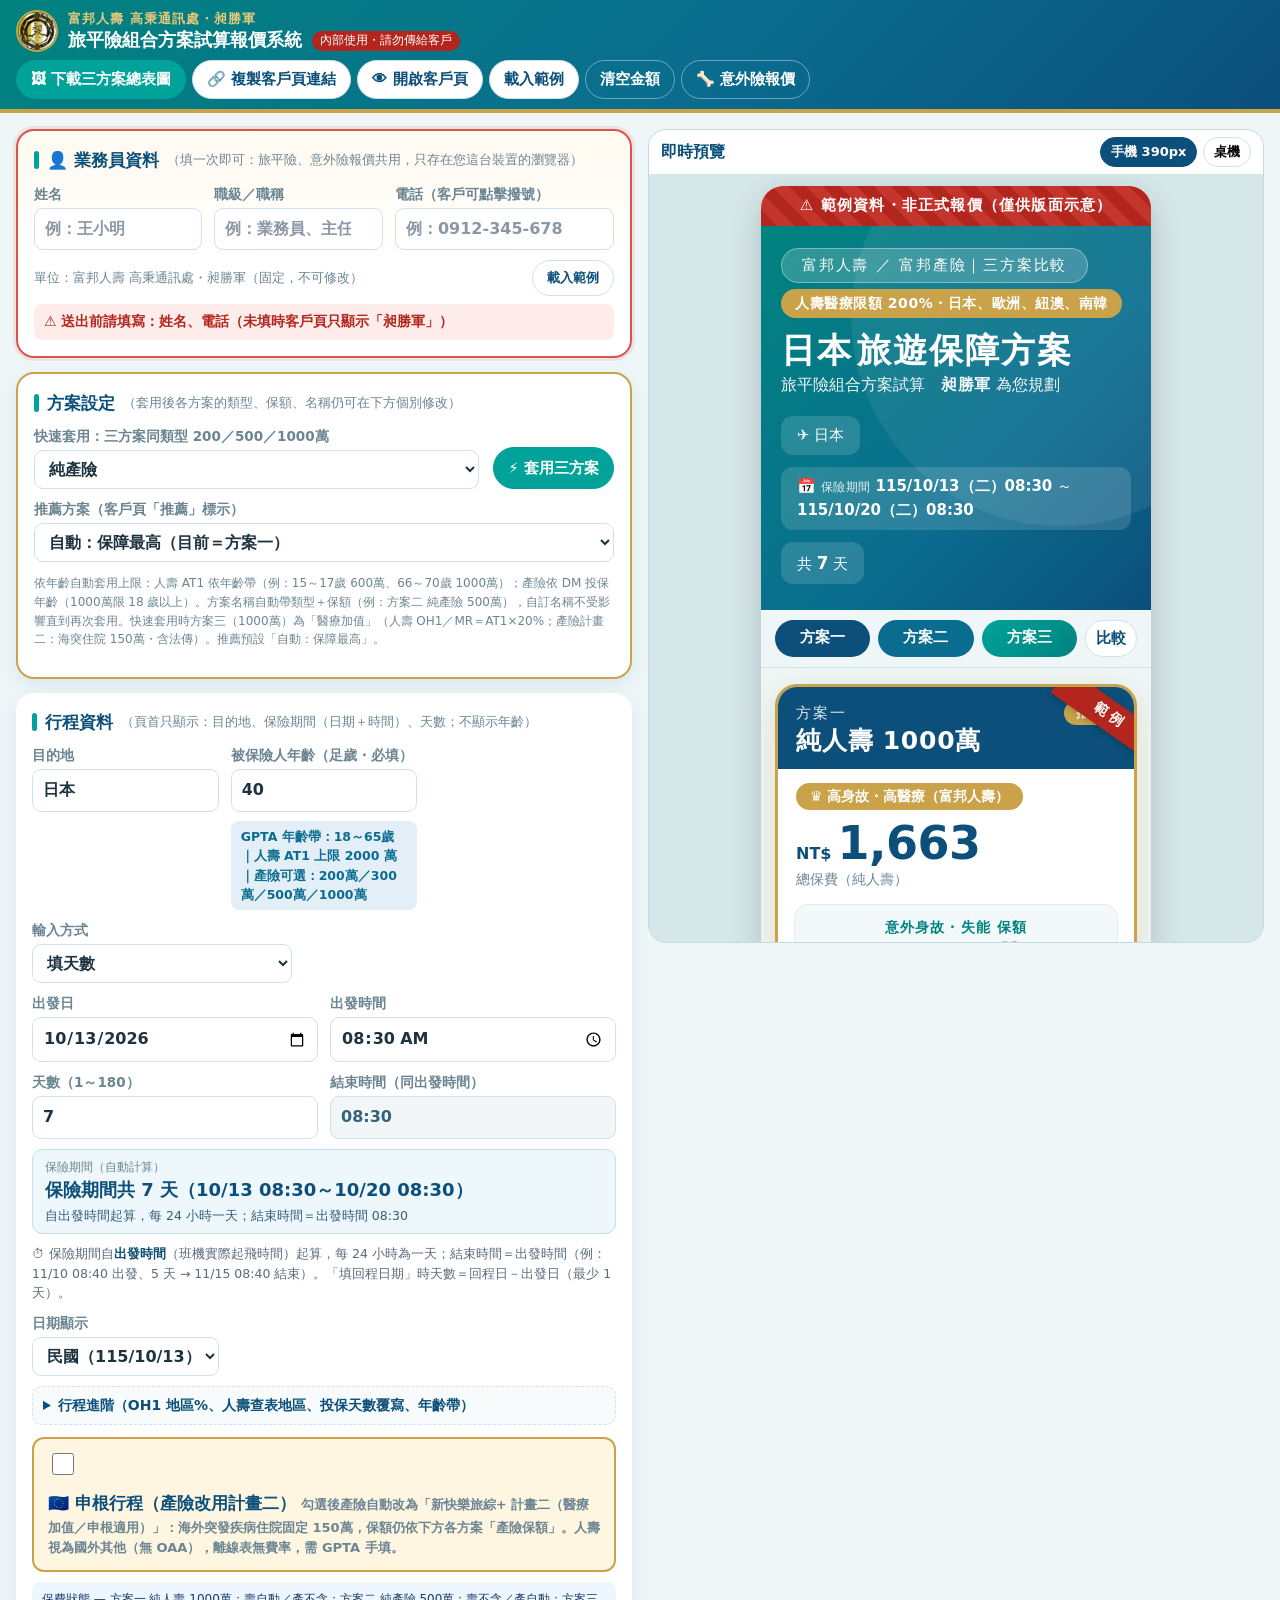
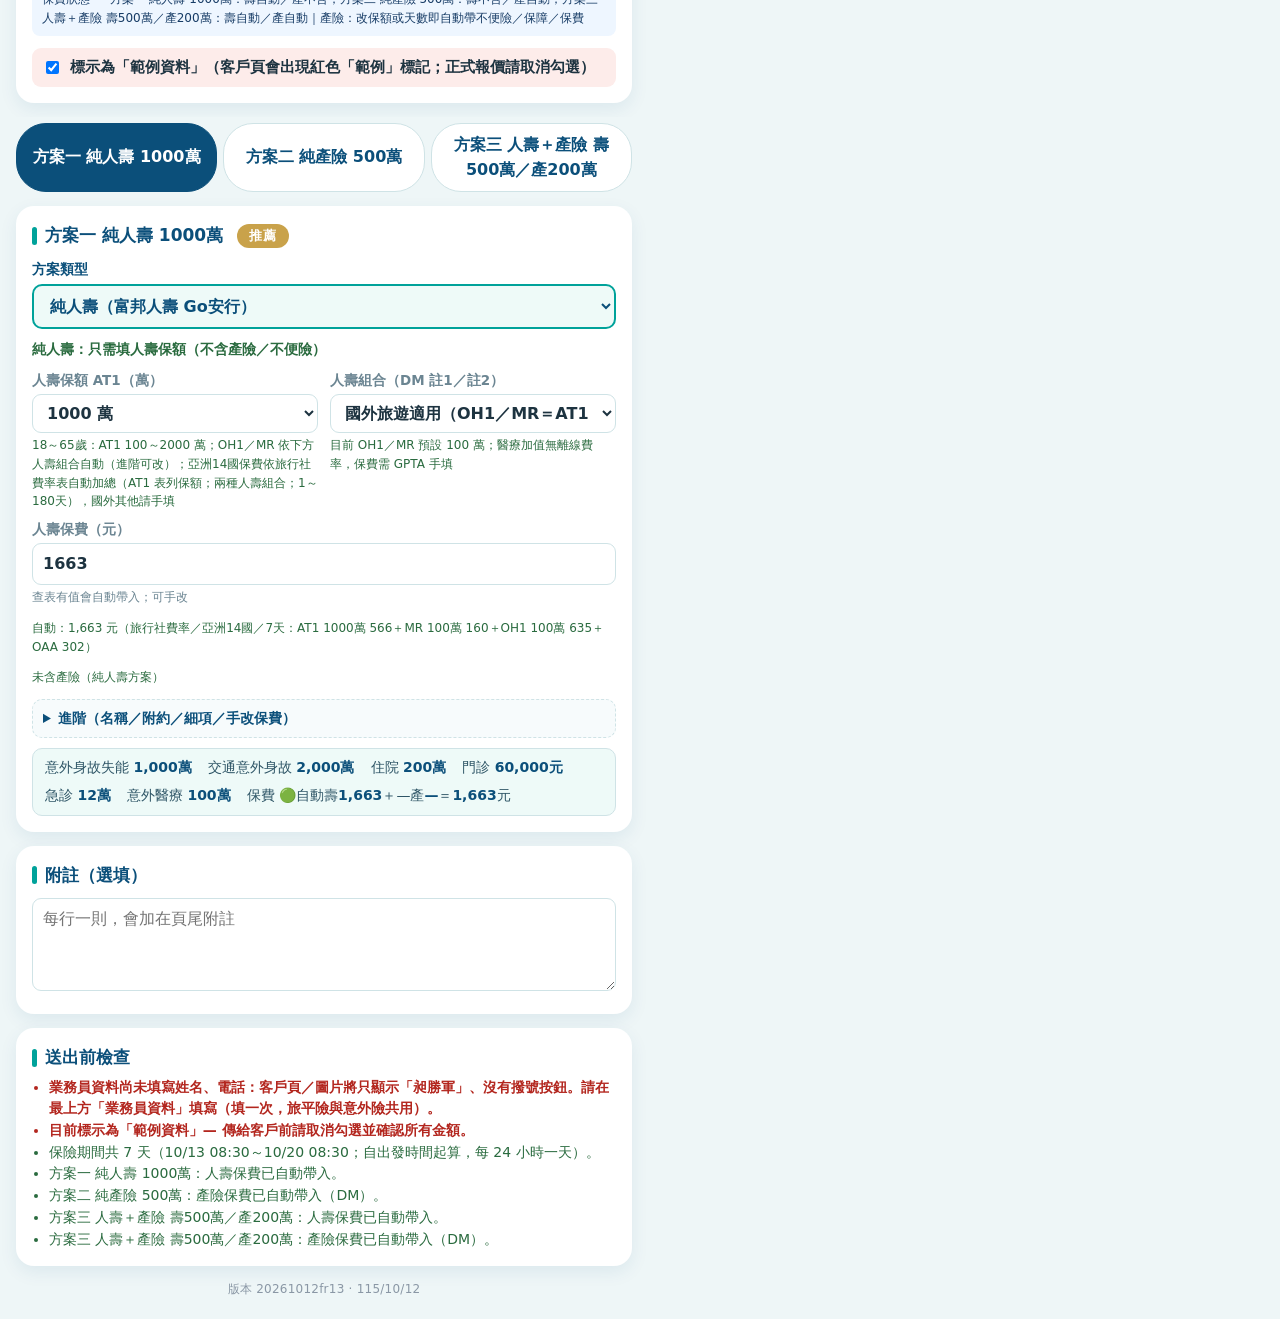
==== editor.html @ 2208828c "Move from S193YT/travel-quote to jarvis-YT; Cloudflare Web Analytics" ====
<!doctype html>
<html lang="zh-Hant-TW">
<head>
<meta charset="utf-8">
<meta name="tq-build" content="20261012fr13">
<meta name="viewport" content="width=device-width, initial-scale=1">
<meta name="theme-color" content="#0a6d8f">
<meta name="robots" content="noindex, nofollow">
<meta http-equiv="Cache-Control" content="no-cache, no-store, must-revalidate">
<meta http-equiv="Pragma" content="no-cache">
<meta http-equiv="Expires" content="0">
<title>旅平險組合方案試算報價系統｜昶勝軍</title>
<link rel="icon" type="image/png" href="img/favicon.png?v=20261012fr13">
<link rel="apple-touch-icon" href="img/apple-touch-icon.png?v=20261012fr13">
<link rel="stylesheet" href="css/style.css?v=20261012fr13">
<link rel="stylesheet" href="css/editor.css?v=20261012fr13">
</head>
<body class="editor-body">
<header class="ed-top">
  <div class="ed-brand"><img class="ed-logo" src="img/logo.png?v=20261012fr13" alt="昶勝軍" width="42" height="42"><span class="ed-brand-text"><span class="ed-slogan">富邦人壽 高秉通訊處・昶勝軍</span><span class="ed-title"><b>旅平險組合方案試算報價系統</b><span class="ed-internal">內部使用・請勿傳給客戶</span></span></span></div>
  <div class="ed-actions">
    <button type="button" class="btn btn-gold" id="btnSummaryPng">🖼 下載三方案總表圖</button>
    <button type="button" class="btn" id="btnCopyLink" title="把客戶頁網址（報價資料全在網址內）複製下來貼到 LINE">🔗 複製客戶頁連結</button>
    <button type="button" class="btn" id="btnOpenClient">👁 開啟客戶頁</button>
    <button type="button" class="btn" id="btnSample">載入範例</button>
    <button type="button" class="btn btn-ghost" id="btnClear">清空金額</button>
    <a class="btn btn-ghost" id="lnkAccident" href="https://jarvis-yt.github.io/accident-quote/" title="意外險保障試算報價系統（昶勝軍版）">🦴 意外險報價</a>
  </div>
</header>


<div class="ed-layout">
  <form class="ed-form" id="form" autocomplete="off" onsubmit="return false">
    <section class="ed-card agent-card" id="agentCard">
      <h2>👤 業務員資料 <small>（填一次即可：旅平險、意外險報價共用，只存在您這台裝置的瀏覽器）</small></h2>
      <div class="grid agent-grid">
        <label>姓名<input type="text" id="agentName" maxlength="20" placeholder="例：王小明" autocomplete="off"></label>
        <label>職級／職稱<input type="text" id="agentTitle" maxlength="20" list="agentTitleList" placeholder="例：業務員、主任" autocomplete="off"></label>
        <label>電話（客戶可點擊撥號）<input type="tel" id="agentPhone" maxlength="24" placeholder="例：0912-345-678" autocomplete="off"></label>
      </div>
      <datalist id="agentTitleList"></datalist>
      <div class="agent-foot"><span class="agent-unit">單位：富邦人壽 高秉通訊處・昶勝軍（固定，不可修改）</span><button type="button" class="btn btn-sm" id="agentSample">載入範例</button></div>
      <p class="agent-status" id="agentStatus" role="status"></p>
    </section>
    <section class="ed-card quick-card" id="quickCard">
      <h2>方案設定 <small>（套用後各方案的類型、保額、名稱仍可在下方個別修改）</small></h2>
      <div class="quick-row">
        <label>快速套用：三方案同類型 200／500／1000萬
          <select id="quickKind">
            <option value="prop">純產險</option>
            <option value="life">純人壽（AT1）</option>
            <option value="both">人壽＋產險（壽、產各同檔）</option>
          </select>
        </label>
        <button type="button" class="btn btn-gold" id="btnQuickApply">⚡ 套用三方案</button>
        <label>推薦方案（客戶頁「推薦」標示）
          <select id="recoSel">
            <option value="auto">自動：保障最高</option>
            <option value="">無</option>
            <option value="0">方案一</option>
            <option value="1">方案二</option>
            <option value="2">方案三</option>
          </select>
        </label>
      </div>
      <p class="hint">依年齡自動套用上限：人壽 AT1 依年齡帶（例：15～17歲 600萬、66～70歲 1000萬）；產險依 DM 投保年齡（1000萬限 18 歲以上）。方案名稱自動帶類型＋保額（例：方案二 純產險 500萬），自訂名稱不受影響直到再次套用。快速套用時方案三（1000萬）為「醫療加值」（人壽 OH1／MR＝AT1×20%；產險計畫二：海突住院 150萬・含法傳）。推薦預設「自動：保障最高」。</p>
    </section>

    <section class="ed-card">
      <h2>行程資料 <small>（頁首只顯示：目的地、保險期間（日期＋時間）、天數；不顯示年齡）</small></h2>
      <div class="grid g2">
        <label>目的地<input type="text" data-k="destination" placeholder="例：日本／法國（申根）" aria-describedby="destWarn"><span class="dest-warn" id="destWarn" role="alert" hidden></span></label>
        <label>被保險人年齡（足歲・必填）<input type="number" min="0" max="100" step="1" data-k="age" inputmode="numeric" placeholder="例：35（不會顯示在客戶頁）" aria-describedby="ageWarn ageHint"><span class="dest-warn" id="ageWarn" role="alert" hidden></span><span class="hint" id="ageHint"></span></label>
        <div class="date-row">
          <label class="mode-sel">輸入方式<select data-k="dateMode"><option value="days">填天數</option><option value="range">填回程日期</option></select></label>
          <label>出發日<input type="date" data-k="startDate"></label>
          <label>出發時間<input type="time" step="60" data-k="startTime" aria-describedby="periodHint"></label>
          <label class="m-days">天數（1～180）<input type="number" min="1" max="180" step="1" inputmode="numeric" data-k="tripDays" placeholder="例：5"></label>
          <label class="m-range">回程日<input type="date" data-k="endDate"></label>
          <label>結束時間（同出發時間）<input type="text" id="endTimeRO" readonly tabindex="-1" placeholder="同出發時間"></label>
          <div class="days-auto" id="daysAuto" aria-live="polite"><span class="days-auto-lbl">保險期間（自動計算）</span><span class="days-auto-val" id="daysAutoVal"></span><span class="days-auto-sub" id="daysAutoSub"></span></div>
          <p class="period-hint" id="periodHint">⏱ 保險期間自<b>出發時間</b>（班機實際起飛時間）起算，每 24 小時為一天；結束時間＝出發時間（例：11/10 08:40 出發、5 天 → 11/15 08:40 結束）。「填回程日期」時天數＝回程日－出發日（最少 1 天）。</p>
          <span class="dest-warn" id="dateWarn" role="alert" hidden></span>
        </div>
        <label>日期顯示
          <select data-k="dateFormat"><option value="roc">民國（115/10/13）</option><option value="ad">西元（2026/10/13）</option></select>
        </label>
      </div>
      <details class="prop-advanced" style="margin-top:10px">
        <summary>行程進階（OH1 地區%、人壽查表地區、投保天數覆寫、年齡帶）</summary>
        <div class="grid g2" style="margin-top:8px">
          <label>人壽 OH1 地區限額調整
            <select data-k="lifeRegionPct"></select>
            <span class="hint" id="regionHint"></span>
          </label>
          <label>人壽費率類型
            <select data-k="lifeRateType">
              <option value="agency">旅行社／快易保費率</option>
            </select>
          </label>
          <label>人壽旅遊地區（查表用）
            <select data-k="lifeRegion">
              <option value="asia14">國外亞洲14國（可附 OAA）</option>
              <option value="other">國外其他</option>
            </select>
            <span class="hint">申根勾選時會自動改為「國外其他」</span>
          </label>
          <label>投保天數覆寫（選填）
            <input type="number" min="1" max="365" step="1" data-k="daysOverride" inputmode="numeric" placeholder="空白＝依上方天數／日期">
            <span class="hint">一般不需填：天數依上方輸入計算。僅在公司系統試算天數不同時手動指定</span>
          </label>
          <label>年齡區間（依上方年齡自動・客戶頁不顯示）
            <select data-k="ageBand" disabled>
              <option value="18-65">18足歲～65歲</option>
              <option value="15-17">15足歲～17歲</option>
              <option value="66-70">66～70歲</option>
              <option value="71-75">71～75歲</option>
              <option value="76-80">76～80歲</option>
              <option value="81-100">81～100歲</option>
              <option value="under15">未滿15足歲</option>
            </select>
          </label>
        </div>
      </details>
      <label class="schengen-toggle">
        <input type="checkbox" data-k="schengen">
        <span>
          <span class="st-title">🇪🇺 申根行程（產險改用計畫二）</span>
          <span class="st-desc">勾選後產險自動改為「新快樂旅綜+ 計畫二（醫療加值／申根適用）」：海外突發疾病住院固定 <b>150萬</b>，保額仍依下方各方案「產險保額」。人壽視為國外其他（無 OAA），離線表無費率，需 GPTA 手填。</span>
          <span class="hint auto" id="schengenAutoHint" hidden>已依目的地自動勾選申根</span>
        </span>
      </label>
      <p class="hint" id="autoPremiumBanner" style="margin:10px 0 0;padding:8px 10px;background:#eef6ff;border-radius:8px;color:#173c66"></p>
      <label class="check sample-check"><input type="checkbox" data-k="sample"> 標示為「範例資料」（客戶頁會出現紅色「範例」標記；正式報價請取消勾選）</label>
    </section>

    <div class="plan-tabs" id="planTabs"></div>
    <div id="planForms"></div>

    <section class="ed-card">
      <h2>附註（選填）</h2>
      <textarea data-k="extraNotesText" rows="3" placeholder="每行一則，會加在頁尾附註"></textarea>
    </section>

    <section class="ed-card checks" id="checks"></section>
  <p class="build-ver" id="buildVersion">版本 20261012fr13 · 115/10/12</p>
  </form>

  <aside class="ed-preview">
    <div class="pv-bar">
      <span>即時預覽</span>
      <div class="pv-toggle">
        <button type="button" class="on" data-w="390">手機 390px</button>
        <button type="button" data-w="full">桌機</button>
      </div>
    </div>
    <div class="pv-scroll"><div class="pv-frame" id="pvFrame"><div class="app" id="preview"></div></div></div>
  </aside>
</div>

<script src="js/vendor/pako.min.js?v=20261012fr13"></script>
<script src="js/vendor/html2canvas.min.js?v=20261012fr13"></script>
<script src="js/agent-profile.js?v=20261012fr13"></script>
<script src="js/common.js?v=20261012fr13"></script>
<script src="js/sample-data.js?v=20261012fr13"></script>
<script src="js/presets.js?v=20261012fr13"></script>
<script src="js/life-component-rates.js?v=20261012fr13"></script>
<script src="js/life-rates.js?v=20261012fr13"></script>
<script src="js/summary-export.js?v=20261012fr13"></script>
<script src="js/editor.js?v=20261012fr13"></script>
<!--CFWA--><script defer src="https://static.cloudflareinsights.com/beacon.min.js" data-cf-beacon='{"token": "1f1171fedb8a47c1b04731b056bc8142"}'></script><!--/CFWA--></body>
</html>
---- css/style.css ----
/* 旅平險 三方案報價 — 115/10/06 美編：同昶勝軍 DM（青綠→深藍漸層、白色圓角卡、金色推薦框） */
:root {
  --navy: #0b4f7a;        /* DM 深藍（方案一、標題字） */
  --navy-2: #0a6d8f;      /* DM 湖藍（方案二） */
  --navy-3: #0a3d5e;      /* 頁尾漸層深端 */
  --teal: #00a29a;        /* DM 青綠（方案三、強調、電話膠囊） */
  --teal-d: #00837f;
  --gold: #c9a24a;        /* DM 金（推薦框、頁尾金線、logo 金框） */
  --gold-2: #e6c97a;
  --gold-soft: #fff6e2;
  --amber-bg: #fff1d6; --amber: #a86a00;
  --blue-bg: #e3eef6;
  --navy-soft: #e3eef6;
  --tint: #f3f9fa;        /* 表格首欄、身故框 */
  --tint-teal: #eefaf8;   /* 推薦欄底色 */
  --ink: #1d3340;
  --ink-2: #4b6573;
  --muted: #6b8592;
  --line: #e3edf0;
  --dash: #cfe3e6;
  --bg: #eef6f7;
  --card: #ffffff;
  --danger: #b3261e;
  --radius: 22px;
  --shadow: 0 10px 30px rgba(11,79,122,.13);
  --font: "Noto Sans CJK TC", "Noto Sans TC", "PingFang TC", "Heiti TC", "Microsoft JhengHei", system-ui, sans-serif;
}
* { box-sizing: border-box; }
html { -webkit-text-size-adjust: 100%; text-size-adjust: 100%; }
body {
  margin: 0; background: var(--bg); color: var(--ink);
  font-family: var(--font); font-size: 17px; line-height: 1.55;
  -webkit-font-smoothing: antialiased;
}
.app { max-width: 1240px; margin: 0 auto; padding-bottom: env(safe-area-inset-bottom); background: var(--bg); }
.loading, .noscript { padding: 48px 20px; text-align: center; color: var(--muted); }

/* 範例標示 */
.sample-banner {
  position: sticky; top: 0; z-index: 20;
  background: repeating-linear-gradient(45deg, #b3261e, #b3261e 12px, #c4362d 12px, #c4362d 24px);
  color: #fff; text-align: center; font-weight: 700; letter-spacing: .08em;
  padding: 8px 12px; font-size: 15px;
}
.card-sample {
  position: absolute; top: 14px; right: -38px; transform: rotate(35deg);
  background: var(--danger); color: #fff; font-weight: 800; font-size: 14px; letter-spacing: .3em;
  padding: 4px 44px; z-index: 2; box-shadow: 0 2px 6px rgba(0,0,0,.2);
}

/* ===== 頁首（DM hero：漸層＋右上圓形光暈＋標籤膠囊＋大標＋行程膠囊） ===== */
.hero {
  background: linear-gradient(135deg, var(--teal-d) 0%, var(--navy-2) 60%, var(--navy) 100%);
  color: #fff; padding: 22px 20px 26px; position: relative; overflow: hidden;
}
.hero::after {
  content: ""; position: absolute; right: -90px; top: -90px; width: 260px; height: 260px;
  border-radius: 50%; background: rgba(255,255,255,.07); pointer-events: none;
}
.hero > * { position: relative; z-index: 1; }
.hero-tags { display: flex; flex-wrap: wrap; gap: 6px 8px; align-items: center; }
.hero-tag {
  display: inline-block; background: rgba(255,255,255,.18); border: 1px solid rgba(255,255,255,.35);
  border-radius: 40px; padding: 3px 14px; font-size: 13.5px; letter-spacing: .12em;
}
.hero-badge, .hero-schengen {
  display: inline-block; padding: 3px 12px; border-radius: 40px; font-size: 12.5px; font-weight: 700;
  background: #fff; color: var(--navy); letter-spacing: .04em;
}
.hero-badge.gold, .hero-region { background: var(--gold); color: #fff; }
.hero-title {
  margin: 10px 0 2px; font-size: 34px; line-height: 1.2; font-weight: 700; letter-spacing: .06em;
  display: flex; flex-wrap: wrap; gap: 0 4px; align-items: baseline;
}
.hero-title .ttl { white-space: nowrap; }
.hero-sub { font-size: 16px; opacity: .95; }
.hero-sub b { font-weight: 700; letter-spacing: .04em; }
.hero-trip { display: flex; flex-wrap: wrap; gap: 8px; margin-top: 14px; font-size: 15px; }
.hero-trip span { background: rgba(255,255,255,.14); border-radius: 10px; padding: 5px 12px; }
.hero-trip b { font-weight: 700; font-size: 1.12em; }

/* 方案導覽（手機） */
.plan-nav {
  position: sticky; top: 0; z-index: 10; display: flex; gap: 8px; padding: 10px 14px;
  background: rgba(238,246,247,.95); backdrop-filter: blur(6px); -webkit-backdrop-filter: blur(6px);
  border-bottom: 1px solid var(--dash); overflow-x: auto;
}
.sample-banner ~ .plan-nav { top: 39px; }
.plan-nav a {
  flex: 1 0 auto; text-align: center; text-decoration: none; color: #fff; white-space: nowrap;
  background: var(--navy); border-radius: 999px; padding: 6px 14px; font-weight: 700; font-size: 15px;
}
.plan-nav a.pc2 { background: var(--navy-2); }
.plan-nav a.pc3 { background: linear-gradient(135deg, var(--teal), var(--teal-d)); }
.plan-nav a.nav-cmp { background: #fff; color: var(--navy); border: 1px solid var(--dash); flex-grow: 0; }
.plan-nav a:active { filter: brightness(.9); }

/* ===== 方案卡片（DM opt） ===== */
.plans { display: grid; grid-template-columns: 1fr; gap: 18px; padding: 16px 14px 8px; }
.plan-card {
  position: relative; overflow: hidden; background: var(--card); border-radius: var(--radius);
  border: 3px solid transparent; box-shadow: var(--shadow);
  display: flex; flex-direction: column; scroll-margin-top: 64px;
  --pc: var(--navy); --pc-bg: var(--blue-bg);
}
.plan-card.pc2 { --pc: var(--navy-2); --pc-bg: var(--amber-bg); }
.plan-card.pc3 { --pc: var(--teal-d); --pc-bg: #dff4f1; }
.plan-card.is-reco { border-color: var(--gold); box-shadow: 0 10px 30px rgba(201,162,74,.28); }
.plan-head { background: var(--pc); color: #fff; padding: 14px 18px 12px; }
.plan-card.pc3 .plan-head { background: linear-gradient(135deg, var(--teal), var(--teal-d)); }
.plan-title { display: flex; align-items: center; gap: 10px; }
.plan-no { font-size: 15px; opacity: .88; letter-spacing: .14em; }
.plan-nm { font-size: 25px; font-weight: 700; line-height: 1.25; letter-spacing: .03em; }
.plan-title:only-child .plan-no { font-size: 24px; font-weight: 700; opacity: 1; }
.reco-badge { margin-left: auto; background: var(--gold); color: #fff; font-size: 13px; font-weight: 700; padding: 2px 12px; border-radius: 999px; letter-spacing: .08em; }
.plan-tagline {
  align-self: flex-start; margin: 14px 18px 0; padding: 3px 14px; border-radius: 30px;
  font-size: 14px; font-weight: 700; background: var(--blue-bg); color: var(--navy);
}
.plan-card.pc2 .plan-tagline { background: var(--amber-bg); color: var(--amber); }
.plan-card.pc3 .plan-tagline { background: #dff4f1; color: var(--teal-d); }
.plan-card.is-reco .plan-tagline { background: var(--gold); color: #fff; }

/* 大字保費（DM price） */
.price-box { margin: 8px 18px 2px; }
.price { color: var(--pc); font-weight: 700; display: flex; align-items: baseline; gap: 6px; }
.price .c { font-size: 16px; }
.price .n { font-size: 46px; line-height: 1.1; letter-spacing: -.5px; }
.price.miss { font-size: 20px; color: var(--amber); padding: 6px 0; }
.price-sub { font-size: 13.5px; color: var(--muted); }

/* 身故框 */
.death-box { margin: 12px 16px 4px; padding: 12px 14px; border-radius: 14px; background: var(--tint); border: 1px solid var(--line); text-align: center; }
.death-label { color: var(--teal-d); font-size: 14px; font-weight: 700; letter-spacing: .08em; }
.death-val { font-size: 34px; font-weight: 700; color: var(--navy); line-height: 1.2; }
.death-br { color: var(--muted); font-size: 14px; }
.death-box.child .death-val { font-size: 28px; }

.transport-box { margin-top: 10px; padding: 8px 10px; border-radius: 10px; background: #fff; border: 1px dashed var(--dash); }
.tr-label { font-size: 13px; color: var(--teal-d); font-weight: 700; line-height: 1.4; }
.tr-val { font-size: 24px; font-weight: 700; color: var(--navy); line-height: 1.25; }
.tr-br { font-size: 12.5px; color: var(--muted); }

/* 區塊標題（DM sec-title：青綠圓角直條） */
.sec-title {
  margin: 0 0 6px; font-size: 16px; font-weight: 700; color: var(--navy); letter-spacing: .08em;
  display: flex; align-items: center; gap: 8px;
}
.sec-title::before { content: ""; flex: none; width: 5px; height: 17px; border-radius: 3px; background: var(--teal); }
.sec-title.big { font-size: 21px; gap: 10px; }
.sec-title.big::before { width: 7px; height: 22px; border-radius: 4px; }
.sec-title small { margin-left: auto; font-size: 13px; color: var(--muted); font-weight: 400; letter-spacing: 0; }

.cov, .inconv, .others, .life-extra { padding: 14px 18px 6px; }
.inconv, .others, .life-extra { border-top: 1px dashed var(--dash); margin-top: 6px; }

.cov-row { display: grid; grid-template-columns: 1fr auto; align-items: baseline; column-gap: 10px; padding: 8px 0; border-bottom: 1px dashed var(--line); }
.cov-row:last-of-type { border-bottom: 0; }
.cov-label { font-size: 15.5px; color: var(--ink-2); font-weight: 500; }
.cov-sub { display: block; font-size: 12.5px; color: var(--muted); font-weight: 400; }
.cov-val { text-align: right; white-space: nowrap; }
.cov-val strong { font-size: 21px; color: var(--ink); line-height: 1.25; }
.cov-br { grid-column: 1 / -1; text-align: right; font-size: 13.5px; color: var(--muted); }
.oaa-chip { margin: 8px 0 4px; padding: 8px 12px; border-radius: 12px; background: var(--blue-bg); color: var(--navy); font-size: 14px; font-weight: 600; }
.region-chip { margin: 8px 0 4px; padding: 8px 12px; border-radius: 12px; background: var(--amber-bg); color: #8a5600; font-size: 14px; font-weight: 600; }

.items { list-style: none; margin: 0; padding: 0; }
.items li { display: flex; justify-content: space-between; align-items: baseline; gap: 12px; padding: 7px 0; border-bottom: 1px dashed var(--line); }
.items li:last-child { border-bottom: 0; }
.it-name { font-size: 15.5px; color: var(--ink-2); flex: 0 1 46%; }
.it-amt { font-size: 15.5px; font-weight: 700; color: var(--ink); text-align: right; flex: 1 1 54%; }
.it-amt .nw { white-space: nowrap; }
.empty { color: #9aaab2; font-size: 15px; margin: 4px 0; }

.extra-list { list-style: none; margin: 0; padding: 0; }
.extra-list li { padding: 7px 0; border-bottom: 1px dashed var(--line); display: flex; flex-direction: column; gap: 1px; }
.extra-list li:last-child { border-bottom: 0; }
.extra-list b { font-size: 15px; color: var(--ink-2); font-weight: 600; }
.extra-list span { font-size: 14.5px; color: var(--navy); font-weight: 700; }

/* 卡片底部保費算式 */
.premium { margin-top: auto; padding: 12px 18px 16px; background: var(--tint); border-top: 1px dashed var(--dash); text-align: center; }
.plan-card.is-reco .premium { background: var(--tint-teal); }
.prem-label { font-size: 13px; color: var(--muted); font-weight: 700; letter-spacing: .3em; }
.prem-formula { font-size: 16px; color: var(--ink-2); }
.prem-formula b { font-size: 18px; color: var(--ink); }
.prem-total { font-size: 30px; font-weight: 700; color: var(--pc, var(--navy)); letter-spacing: .01em; }

/* ===== 主要保障比較（DM 表格） ===== */
.cmp-card { margin: 16px 14px 0; background: #fff; border-radius: var(--radius); box-shadow: var(--shadow); padding: 18px 14px 14px; scroll-margin-top: 64px; }
.cmp-scroll { overflow-x: auto; -webkit-overflow-scrolling: touch; margin-top: 10px; }
table.cmp { width: 100%; min-width: 340px; table-layout: fixed; border-collapse: separate; border-spacing: 0; }
.cmp th { font-size: 14px; color: #fff; padding: 9px 4px; font-weight: 700; line-height: 1.3; background: var(--navy); }
.cmp th.k { width: 28%; border-top-left-radius: 12px; }
.cmp th.pc2 { background: var(--navy-2); }
.cmp th.pc3 { background: var(--teal); }
.cmp th:last-child { border-top-right-radius: 12px; }
.cmp th small { display: block; font-size: 11.5px; font-weight: 400; opacity: .9; }
.cmp td { text-align: center; padding: 9px 4px; font-size: 15px; font-weight: 700; color: var(--navy); border-bottom: 1px solid var(--line); line-height: 1.3; word-break: break-word; }
.cmp td.k { text-align: left; padding-left: 10px; font-size: 14px; color: var(--ink); background: var(--tint); }
.cmp td.reco { background: var(--tint-teal); color: var(--teal-d); }
.cmp td small { display: block; font-size: 11px; font-weight: 400; color: var(--muted); }
.cmp td.na { color: #b8c6cc; font-weight: 400; }
.cmp td.yes { color: var(--teal-d); }
.cmp td.miss { font-size: 12.5px; color: var(--amber); }
.cmp td.txt { font-size: 12.5px; }
.cmp tr.prem td:not(.k) { font-size: 16.5px; }
.cmp-more { margin: 8px 0 0; font-size: 12.5px; color: var(--muted); text-align: right; }

/* 注意事項 */
.notes-wrap { margin: 16px 14px 0; background: #fff; border-radius: 18px; padding: 16px 16px 10px; box-shadow: 0 6px 18px rgba(11,79,122,.08); }
.notes { margin: 8px 0 0; padding-left: 1.2em; color: var(--ink-2); font-size: 13.5px; line-height: 1.65; }
.notes li { margin: 3px 0; }
.notes li::marker { color: var(--teal); }

/* ===== 頁尾簽名（DM foot：深藍漸層＋金線＋金框圓 logo＋青綠電話膠囊） ===== */
.site-footer {
  margin: 22px 0 0; padding: 20px 18px 18px;
  background: linear-gradient(135deg, var(--navy), var(--navy-3)); color: #fff; border-top: 5px solid var(--gold);
}
.sig-wrap { display: flex; align-items: center; flex-wrap: wrap; gap: 12px 16px; }
.sig-logo {
  width: 76px; height: 76px; border-radius: 50%; object-fit: cover; flex: none;
  border: 3px solid var(--gold); box-shadow: 0 0 0 4px rgba(201,162,74,.25);
}
.sig-text { min-width: 0; flex: 1 1 160px; }
.sig-kicker { font-size: 13px; color: var(--gold-2); letter-spacing: .2em; }
.sig-name { font-size: 24px; font-weight: 700; letter-spacing: .08em; line-height: 1.3; }
.sig-unit { font-size: 13px; color: #c9dbe6; letter-spacing: .06em; }
.sig-phone {
  display: inline-flex; align-items: center; justify-content: center; gap: 6px; flex: 1 1 100%;
  padding: 8px 22px; border-radius: 40px; background: var(--teal); color: #fff;
  font-weight: 700; font-size: 22px; text-decoration: none; letter-spacing: .04em;
}
.sig-disc { margin-top: 12px; font-size: 12px; opacity: .75; }

.error-box { margin: 40px 16px; padding: 24px; background: #fff; border-radius: var(--radius); border: 1px solid #f1c9c6; text-align: center; }
.error-box h2 { color: var(--danger); margin-top: 0; }

/* 舊版類別（保留相容） */
.brand-bar { display: none; }

/* ===== 平板／桌機：三欄並排，卡片疊在頁首漸層上（同 DM） ===== */
@media (min-width: 760px) {
  .hero { padding: 34px 40px 104px; border-radius: 0 0 28px 28px; }
  .hero::after { right: -120px; top: -120px; width: 420px; height: 420px; }
  .hero-tag { font-size: 15px; padding: 5px 20px; }
  .hero-badge, .hero-schengen { font-size: 14px; padding: 4px 14px; }
  .hero-title { font-size: 50px; margin-top: 12px; }
  .hero-sub { font-size: 20px; }
  .hero-trip { font-size: 18px; gap: 12px; margin-top: 18px; }
  .hero-trip span { padding: 8px 16px; border-radius: 12px; }
  .plan-nav { display: none; }
  .plans { grid-template-columns: repeat(auto-fit, minmax(300px, 1fr)); gap: 18px; padding: 0 28px 8px; margin-top: -76px; position: relative; z-index: 2; }
  .cmp-card { margin: 20px 28px 0; padding: 24px 26px 20px; }
  .cmp th { font-size: 16px; padding: 12px 6px; }
  .cmp th small { font-size: 13px; }
  .cmp td { font-size: 18px; padding: 11px 6px; }
  .cmp td.k { font-size: 16px; padding-left: 14px; }
  .cmp td small { font-size: 12.5px; }
  .cmp td.txt, .cmp td.miss { font-size: 14px; }
  .cmp tr.prem td:not(.k) { font-size: 20px; }
  .cmp th.k { width: 22%; }
  .notes-wrap { margin: 20px 28px 0; padding: 18px 24px 12px; }
  .site-footer { margin-top: 26px; padding: 24px 40px 20px; border-radius: 28px 28px 0 0; }
  .sig-wrap { flex-wrap: nowrap; gap: 22px; }
  .sig-logo { width: 104px; height: 104px; }
  .sig-name { font-size: 32px; }
  .sig-kicker { font-size: 15px; }
  .sig-unit { font-size: 14px; }
  .sig-phone { flex: none; margin-left: auto; font-size: 30px; padding: 8px 28px; }
}
@media (min-width: 1100px) {
  .plans { grid-template-columns: repeat(3, 1fr); }
  .it-name, .it-amt { font-size: 15px; }
  .cov-label { font-size: 15px; }
}
@media print {
  body { background: #fff; }
  .plan-nav, .sample-banner { position: static; }
  .plan-card { break-inside: avoid; box-shadow: none; }
}

/* 手機微調 */
.hero-sub .nw { white-space: nowrap; }
@media (max-width: 759px) {
  .plan-nav .nav-nm { display: none; }
  .plan-nav a { padding: 6px 10px; }
  .hero-trip { font-size: 14px; gap: 6px; }
  .hero-trip span { padding: 4px 10px; }
  .cmp td { padding: 8px 2px; }
  .cmp tr.prem td:not(.k) { font-size: 14.5px; white-space: nowrap; }
}
.pv-frame:not(.full) .plan-nav .nav-nm { display: none; }
.pv-frame:not(.full) .plan-nav a { padding: 6px 10px; }
.cmp tr.prem td.miss { font-size: 12.5px; white-space: normal; }
@media (min-width: 760px) { .cmp tr.prem td.miss { font-size: 14px; } }

/* fr3：三方案同類型 → 手機導覽列顯示保額檔次（桌機已含於名稱） */
.plan-nav .nav-tier { display: none; font-size: 13px; font-weight: 700; }
@media (max-width: 759px) { .plan-nav .nav-tier { display: inline; } }
.pv-frame:not(.full) .plan-nav .nav-tier { display: inline; }

/* fr6：保險期間（起訖日時）— 起訖各自不換行 */
.hero-trip .pd-lbl, .sum-trip .pd-lbl { font-size: .82em; opacity: .9; letter-spacing: .04em; }
.hero-trip .pd-t, .sum-trip .pd-t { font-style: normal; font-weight: 700; white-space: nowrap; }
---- css/editor.css ----
/* 編輯器（內部使用） */
.editor-body { background: #eef6f7; font-size: 16px; }
.ed-top {
  position: sticky; top: 0; z-index: 50; background: var(--navy); color: #fff;
  display: flex; flex-wrap: wrap; align-items: center; justify-content: space-between; gap: 8px 16px; padding: 10px 16px;
  border-bottom: 3px solid var(--gold);
}
.ed-brand { font-size: 18px; }
.ed-brand b { color: var(--gold-2); }
.ed-internal { margin-left: 10px; font-size: 12px; background: #b3261e; padding: 2px 8px; border-radius: 999px; vertical-align: middle; }
.ed-actions { display: flex; flex-wrap: wrap; gap: 6px; }
.btn {
  appearance: none; border: 1px solid #cfe3e6; background: #fff; color: var(--navy); font: inherit; font-size: 15px; font-weight: 700;
  padding: 7px 12px; border-radius: 10px; cursor: pointer; text-decoration: none; display: inline-flex; align-items: center; gap: 4px;
}
.btn:hover { filter: brightness(.96); }
.btn-gold { background: var(--gold); border-color: var(--gold); color: var(--navy); }
.btn-ghost { background: transparent; color: #fff; border-color: rgba(255,255,255,.4); }
.btn-sm { font-size: 13px; padding: 4px 8px; border-radius: 8px; }
.btn-danger { color: var(--danger); }


.ed-layout { display: grid; grid-template-columns: 1fr; gap: 16px; padding: 16px; max-width: 1600px; margin: 0 auto; }
@media (min-width: 1100px) {
  .ed-layout { grid-template-columns: minmax(520px, 1fr) minmax(430px, 1fr); align-items: start; }
  .ed-preview { position: sticky; top: 70px; height: calc(100vh - 86px); }
  .pv-scroll { height: calc(100% - 44px); }
}
.ed-card { background: #fff; border-radius: 14px; padding: 16px; margin-bottom: 14px; border: 1px solid var(--line); }
.ed-card h2 { margin: 0 0 10px; font-size: 17px; color: var(--navy); }
.ed-card h2 small { font-weight: 400; color: var(--muted); font-size: 13px; }
.ed-card h3 { margin: 16px 0 8px; font-size: 15px; color: var(--navy); border-left: 4px solid var(--gold); padding-left: 8px; }
.grid { display: grid; gap: 10px 12px; }
.g2 { grid-template-columns: repeat(auto-fit, minmax(180px, 1fr)); }
.g3 { grid-template-columns: repeat(auto-fit, minmax(150px, 1fr)); }
label { display: flex; flex-direction: column; gap: 3px; font-size: 13.5px; color: var(--muted); font-weight: 600; }
label.check { flex-direction: row; align-items: center; gap: 8px; color: var(--ink); font-size: 15px; }
input[type=text], input[type=tel], input[type=number], input[type=date], input[type=time], select, textarea {
  font: inherit; font-size: 16px; color: var(--ink); padding: 8px 10px; border: 1px solid #cfe3e6; border-radius: 9px; background: #fff; width: 100%;
}
input:focus, select:focus, textarea:focus { outline: 2px solid var(--gold); border-color: var(--gold); }
input::placeholder { color: #8b97a5; }
.hint { font-size: 12px; color: var(--muted); font-weight: 400; }
.hint.auto { color: #2a6b3f; }
.sample-check { margin-top: 12px; background: #fdecea; padding: 8px 10px; border-radius: 9px; }

.plan-tabs { display: flex; gap: 6px; margin-bottom: 8px; position: sticky; top: 58px; z-index: 5; background: #eef6f7; padding: 6px 0; }
.plan-tabs button { flex: 1; font: inherit; font-weight: 800; padding: 9px; border-radius: 10px; border: 1px solid #cfe3e6; background: #fff; color: var(--navy); cursor: pointer; }
.plan-tabs button.on { background: var(--navy); color: #fff; border-color: var(--navy); }
.plan-form[hidden] { display: none; }
.sumbar { display: flex; flex-wrap: wrap; gap: 6px 16px; background: var(--gold-soft); border: 1px solid #cfe3e6; border-radius: 10px; padding: 8px 12px; font-size: 14px; color: #2e5566; margin-top: 10px; }
.sumbar b { color: var(--navy); }
.sub-box { border: 1px solid var(--line); border-radius: 12px; padding: 12px; margin-top: 10px; }
.sub-box.off { opacity: .55; }
.preset-row { display: flex; gap: 8px; align-items: end; flex-wrap: wrap; margin-bottom: 8px; }
.preset-row label { flex: 1 1 260px; }

.list-ed { display: flex; flex-direction: column; gap: 6px; }
.list-row { display: grid; grid-template-columns: 1fr 1.3fr auto; gap: 6px; align-items: center; }
.list-row .row-btns { display: flex; gap: 3px; }
.list-row input { font-size: 15px; padding: 6px 8px; }
@media (max-width: 560px) {
  .list-row { grid-template-columns: 1fr; padding-bottom: 8px; border-bottom: 1px dashed var(--line); }
}

.checks h2 { margin-bottom: 6px; }
.checks ul { margin: 0; padding-left: 1.2em; font-size: 14px; }
.checks li.warn { color: #9a5b00; }
.checks li.err { color: var(--danger); font-weight: 700; }
.checks li.ok { color: #2a6b3f; }

.ed-preview { background: #d6e7ea; border-radius: 14px; overflow: hidden; border: 1px solid #c3dadf; }
.pv-bar { display: flex; justify-content: space-between; align-items: center; padding: 8px 12px; background: #fff; font-weight: 700; color: var(--navy); height: 44px; }
.pv-toggle button { font: inherit; font-size: 13px; padding: 4px 10px; border: 1px solid #cfe3e6; background: #fff; border-radius: 8px; cursor: pointer; }
.pv-toggle button.on { background: var(--navy); color: #fff; }
.pv-scroll { overflow: auto; padding: 12px; }
.pv-frame { margin: 0 auto; background: var(--bg); border-radius: 18px; overflow: hidden; box-shadow: 0 10px 30px rgba(0,0,0,.18); width: 390px; max-width: 100%; }
.pv-frame.full { width: 100%; }
/* 預覽框內：固定使用手機排版（不依視窗寬度切換） */
.pv-frame:not(.full) .plans { grid-template-columns: 1fr !important; padding: 16px 14px 8px; }
.pv-frame:not(.full) .plan-nav { display: flex !important; }
.pv-frame:not(.full) .hero-title { font-size: 40px; }
.pv-frame .sample-banner, .pv-frame .plan-nav { position: static; }
.toast { position: fixed; left: 50%; bottom: 24px; transform: translateX(-50%); background: var(--navy); color: #fff; padding: 10px 18px; border-radius: 999px; z-index: 100; font-weight: 700; box-shadow: 0 6px 20px rgba(0,0,0,.25); }
.pv-frame.full .plans { grid-template-columns: repeat(auto-fit, minmax(280px, 1fr)) !important; }

/* 產險進階摺疊 */
.prop-advanced { border: 1px dashed #cfe3e6; border-radius: 10px; padding: 8px 10px; background: #f7fbfc; }
.prop-advanced summary { cursor: pointer; font-weight: 700; color: var(--navy); font-size: 14px; }

.schengen-toggle {
  display: flex; align-items: flex-start; gap: 12px; margin-top: 12px; padding: 12px 14px;
  border: 2px solid #c9a24a; border-radius: 12px; background: #f3f9fa; cursor: pointer;
}
.schengen-toggle input { width: 22px; height: 22px; margin-top: 2px; accent-color: #0b4f7a; flex: 0 0 auto; }
.schengen-toggle .st-title { font-size: 17px; font-weight: 800; color: #0b4f7a; }
.schengen-toggle .st-desc { font-size: 13px; color: #6b8592; margin-top: 2px; line-height: 1.45; }
.simple-amt { font-size: 18px !important; font-weight: 700; padding: 12px 14px !important; }
.plan-simple-hint { margin: 0 0 10px; color: #2a6b3f; font-size: 14px; font-weight: 600; }

.schengen-toggle #schengenAutoHint {
  display: block;
  margin-top: 6px;
  color: #0b6e4f;
  font-weight: 600;
}
.schengen-toggle #schengenAutoHint[hidden] { display: none; }

.build-ver {
  margin: 12px 4px 4px;
  font-size: 12px;
  color: #8a97a5;
  text-align: center;
  letter-spacing: 0.02em;
}

/* 國內地點警告（台灣／金門／馬祖／澎湖…不適用海外旅平險） */
.dest-warn { display: block; margin-top: 6px; padding: 8px 10px; border-radius: 8px; background: #fdecec; border: 1px solid #e0a3a3; color: #c62828; font-size: 13px; font-weight: 700; line-height: 1.5; }
.dest-warn[hidden] { display: none; }
input.is-domestic { border-color: #c62828 !important; box-shadow: 0 0 0 2px rgba(198, 40, 40, .18); background: #fff7f7; }
.btn.is-blocked { opacity: .45; cursor: not-allowed; filter: grayscale(.6); }

/* 年齡提示／超限選項 */
.dest-warn.soft { background: #fff4e5; border-color: #f0c27a; color: #9a5b00; }
.age-note { display: block; margin-top: 6px; padding: 6px 10px; border-radius: 8px; background: #e3eef6; color: #0a6d8f; font-size: 12.5px; }

/* 天數：依日期自動（唯讀文字，無輸入框） */
.date-row { grid-column: 1 / -1; display: grid; grid-template-columns: 1fr 1fr; gap: 10px 12px; align-items: end; } /* fr12：與修正前桌機外觀相同（兩欄）；手機見下方 */
.date-row .days-auto { grid-column: 1 / -1; min-height: 0; padding: 8px 12px; background: #eef7fb; border: 1px solid #bfe0ec; border-radius: 10px; }
.days-auto-sub { display: block; font-size: 12.5px; color: #33607a; margin-top: 2px; }
.days-auto-sub:empty { display: none; }
.period-hint { grid-column: 1 / -1; margin: 0; font-size: 12.5px; line-height: 1.55; color: #5a6b7d; }
.period-hint b { color: #0a4d6d; }
.date-row .dest-warn { grid-column: 1 / -1; margin-top: 0; }
.days-auto { display: flex; flex-direction: column; justify-content: flex-end; min-height: 42px; padding-bottom: 6px; }
.days-auto-lbl { font-size: 12px; color: var(--muted); }
.days-auto-val { display: block; font-weight: 800; color: var(--navy); font-size: 18px; }
.days-auto-val:empty::before { content: '—'; color: #9aa7b6; font-weight: 400; }
/* fr12：手機（≤560px）不強制兩欄：每欄至少 150px，放不下自動改單欄；預覽比較表不撐寬 */
@media (max-width: 560px) {
  .date-row { grid-template-columns: repeat(auto-fit, minmax(150px, 1fr)); }
  .days-auto { grid-column: 1 / -1; min-height: 0; }
  .ed-layout { padding: 10px; gap: 12px; }
  .pv-scroll { padding: 8px; }
  .pv-frame:not(.full) table.cmp { min-width: 0; }
}

/* 頁首兩行：標語＋系統名稱 */
.ed-brand { display: flex; flex-direction: row; align-items: center; gap: 10px; line-height: 1.3; }
.ed-logo { display: block; width: 34px; height: 48px; flex: none; }
.ed-brand-text { display: flex; flex-direction: column; }
.ed-slogan { display: block; font-size: 13px; font-weight: 700; letter-spacing: .08em; color: #fff; opacity: .92; }
.ed-title { display: block; }
.ed-internal { white-space: nowrap; display: inline-block; }
.ed-brand-text { min-width: 0; }
@media (max-width: 560px) {
  .ed-brand { font-size: 16px; }
  .ed-title b { display: block; }
  .ed-title .ed-internal { margin: 3px 0 0; }
}

/* ===== 昶勝軍版 ===== */
.ed-logo { width: 42px; height: 42px; border-radius: 50%; }
.plan-kind { display: flex; flex-wrap: wrap; gap: 8px; margin: 4px 0 10px; }
.kind-chk {
  flex: 1 1 200px; display: flex; flex-direction: row; align-items: center; gap: 10px; cursor: pointer;
  padding: 10px 12px; border-radius: 10px; border: 1.5px solid #cfe3e6; background: #f3f9fa; color: #0b4f7a;
}
.kind-chk.on { border-color: #c9a24a; background: #eefaf8; }
.kind-chk input { width: 20px; height: 20px; margin: 0; flex: none; }
.kind-txt { display: flex; flex-direction: column; line-height: 1.3; }
.kind-txt b { font-size: 16px; }
.kind-txt small { font-weight: 400; color: #6b8592; font-size: 12.5px; }
.prop-box.off { opacity: .55; }
.quick-prem { margin-top: 8px; }

/* ===== 115/10/06 美編：編輯器同 DM 色系 ===== */
.ed-top { background: linear-gradient(135deg, var(--teal-d) 0%, var(--navy-2) 55%, var(--navy) 100%); border-bottom: 4px solid var(--gold); }
.ed-logo { border: 2px solid var(--gold); box-sizing: border-box; }
.ed-brand b { color: #fff; }
.ed-slogan { color: var(--gold-2); opacity: 1; }
.btn { border-radius: 30px; padding: 7px 14px; }
.btn-gold { background: var(--teal); border-color: var(--teal); color: #fff; }
.btn-gold:hover { background: var(--teal-d); }
.btn-sm { border-radius: 20px; }
.ed-card { border-radius: 18px; border: 0; box-shadow: 0 6px 18px rgba(11,79,122,.08); }
.ed-card h2 { display: flex; align-items: center; gap: 8px; flex-wrap: wrap; }
.ed-card h2::before { content: ""; width: 5px; height: 18px; border-radius: 3px; background: var(--teal); }
.ed-card h3 { border-left-color: var(--teal); }
input:focus, select:focus, textarea:focus { outline: 2px solid var(--teal); border-color: var(--teal); }
.plan-tabs button { border-radius: 30px; }
.plan-tabs button.on { background: var(--navy); border-color: var(--navy); }
.plan-tabs button:nth-child(2).on { background: var(--navy-2); border-color: var(--navy-2); }
.plan-tabs button:nth-child(3).on { background: linear-gradient(135deg, var(--teal), var(--teal-d)); border-color: var(--teal-d); }
.sumbar { background: var(--tint-teal); border-color: var(--dash); }
.kind-chk.on { border-color: var(--teal); background: var(--tint-teal); }
.kind-chk input, .schengen-toggle input { accent-color: var(--teal-d); }
.schengen-toggle { border-color: var(--gold); background: var(--gold-soft); }
.ed-preview { border-radius: 18px; }
.pv-bar { color: var(--navy); }
.pv-toggle button { border-radius: 20px; }
.pv-toggle button.on { background: var(--navy); border-color: var(--navy); }
.pv-frame { background: var(--bg); border-radius: 22px; }
.toast { background: var(--navy); border: 2px solid var(--gold); }
.reco-badge[style] { margin-left: 6px; }
/* 預覽框內：固定使用手機排版（不依視窗寬度切換） */
.pv-frame:not(.full) .hero { padding: 22px 20px 26px; border-radius: 0; }
.pv-frame:not(.full) .hero-title { font-size: 34px; }
.pv-frame:not(.full) .hero-sub { font-size: 16px; }
.pv-frame:not(.full) .hero-trip { font-size: 15px; }
.pv-frame:not(.full) .plans { margin-top: 0; padding: 16px 14px 8px; }
.pv-frame:not(.full) .cmp-card, .pv-frame:not(.full) .notes-wrap { margin-left: 14px; margin-right: 14px; padding: 18px 14px 14px; }
.pv-frame:not(.full) .cmp th { font-size: 14px; padding: 9px 4px; }
.pv-frame:not(.full) .cmp th.k { width: 28%; }
.pv-frame:not(.full) .cmp td { font-size: 15px; padding: 9px 4px; }
.pv-frame:not(.full) .cmp td.k { font-size: 14px; padding-left: 10px; }
.pv-frame:not(.full) .cmp td small, .pv-frame:not(.full) .cmp th small { font-size: 11px; }
.pv-frame:not(.full) .cmp td.txt, .pv-frame:not(.full) .cmp td.miss { font-size: 12.5px; }
.pv-frame:not(.full) .site-footer { border-radius: 0; padding: 20px 18px 18px; }
.pv-frame:not(.full) .sig-wrap { flex-wrap: wrap; gap: 12px 16px; }
.pv-frame:not(.full) .sig-logo { width: 76px; height: 76px; }
.pv-frame:not(.full) .sig-name { font-size: 24px; }
.pv-frame:not(.full) .sig-phone { flex: 1 1 100%; margin-left: 0; font-size: 22px; }
.pv-frame.full .plans { margin-top: -76px; }

/* ===== 三方案總表圖（離屏渲染；同 DM 1080 版面，780px × scale 2） ===== */
#summaryExportHost { position: fixed; left: -10000px; top: 0; width: 780px; pointer-events: none; z-index: -1; }
.sum-root {
  width: 780px; background: #eef6f7; color: #1d3340; box-sizing: border-box; padding-bottom: 0;
  font-family: "Noto Sans CJK TC", "Noto Sans TC", "PingFang TC", "Heiti TC", "Microsoft JhengHei", sans-serif;
}
.sum-sample {
  background: repeating-linear-gradient(45deg, #b3261e, #b3261e 10px, #c4362d 10px, #c4362d 20px);
  color: #fff; text-align: center; font-weight: 800; padding: 8px; font-size: 14px; letter-spacing: .06em;
}
.sum-hero {
  background: linear-gradient(135deg, #00837f 0%, #0a6d8f 60%, #0b4f7a 100%);
  color: #fff; padding: 26px 40px 78px; position: relative; overflow: hidden;
}
.sum-hero::after { content: ""; position: absolute; right: -90px; top: -90px; width: 300px; height: 300px; border-radius: 50%; background: rgba(255,255,255,.07); }
.sum-tags { display: flex; flex-wrap: wrap; gap: 8px; align-items: center; position: relative; z-index: 1; }
.sum-tag-pill { display: inline-block; background: rgba(255,255,255,.18); border: 1px solid rgba(255,255,255,.35); border-radius: 30px; padding: 4px 16px; font-size: 17px; letter-spacing: 2px; }
.sum-hbadge { display: inline-block; background: #fff; color: #0b4f7a; border-radius: 30px; padding: 4px 14px; font-size: 15px; font-weight: 700; }
.sum-hbadge.gold { background: #c9a24a; color: #fff; }
.sum-title { font-size: 48px; font-weight: 700; letter-spacing: 3px; margin: 10px 0 2px; line-height: 1.2; position: relative; z-index: 1; }
.sum-sub { font-size: 22px; opacity: .95; position: relative; z-index: 1; }
.sum-trip { display: flex; gap: 10px; margin-top: 16px; font-size: 18px; flex-wrap: wrap; position: relative; z-index: 1; }
.sum-trip span { background: rgba(255,255,255,.14); border-radius: 9px; padding: 7px 13px; }
.sum-trip b { font-weight: 700; }
.sum-plans { margin: -58px 28px 0; position: relative; z-index: 2; display: grid; grid-template-columns: repeat(3, 1fr); gap: 12px; }
.sum-card {
  background: #fff; border-radius: 17px; box-shadow: 0 7px 21px rgba(11,79,122,.14); padding: 0 0 14px; overflow: hidden;
  display: flex; flex-direction: column; border: 2px solid transparent; --pc: #0b4f7a;
}
.sum-card.pc2 { --pc: #0a6d8f; } .sum-card.pc3 { --pc: #00837f; }
.sum-card.reco { border-color: #c9a24a; }
.sum-card-h { padding: 11px 13px 10px; color: #fff; background: var(--pc); }
.sum-card.pc3 .sum-card-h { background: linear-gradient(135deg, #00a29a, #00837f); }
.sum-card-h .no { font-size: 15px; opacity: .9; letter-spacing: 2px; display: flex; align-items: center; gap: 6px; }
.sum-card-h .nm { font-size: 22px; font-weight: 700; line-height: 1.25; }
.sum-badge { margin-left: auto; background: #c9a24a; color: #fff; font-size: 12px; font-weight: 700; border-radius: 20px; padding: 1px 9px; letter-spacing: 1px; }
.sum-tag { display: inline-block; margin: 11px 13px 0; font-size: 13.5px; font-weight: 700; border-radius: 20px; padding: 3px 11px; align-self: flex-start; background: #e3eef6; color: #0b4f7a; }
.sum-card.pc2 .sum-tag { background: #fff1d6; color: #a86a00; }
.sum-card.pc3 .sum-tag { background: #dff4f1; color: #00837f; }
.sum-card.reco .sum-tag { background: #c9a24a; color: #fff; }
.sum-price-box { margin: 6px 13px 0; }
.sum-price { color: var(--pc); font-weight: 700; display: flex; align-items: baseline; gap: 4px; }
.sum-price .c { font-size: 15px; } .sum-price .n { font-size: 42px; line-height: 1.1; letter-spacing: -.5px; }
.sum-price.miss { font-size: 17px; color: #a86a00; padding: 6px 0; }
.sum-price-sub { font-size: 12.5px; color: #6b8592; min-height: 18px; }
.sum-kp { margin: 9px 13px 0; border-top: 1px dashed #cfe3e6; padding-top: 7px; }
.sum-kp div { display: flex; justify-content: space-between; align-items: baseline; gap: 6px; font-size: 13.5px; padding: 2px 0; color: #4b6573; }
.sum-kp b { color: #1d3340; font-size: 15px; white-space: nowrap; }
.sum-kp .tr b { color: #0b4f7a; }
.sum-kp .yes b { color: #00837f; }
.sum-kp .no-t, .sum-kp .no-t b { color: #9aaab2; font-weight: 400; }
.sum-region { margin: 8px 13px 0; padding: 5px 8px; border-radius: 8px; background: #fff1d6; color: #8a5600; font-size: 11.5px; font-weight: 700; line-height: 1.4; }
.sum-note { margin: 12px 28px 0; background: #fff; border-radius: 13px; padding: 9px 15px; font-size: 14.5px; color: #2e5566; display: flex; gap: 9px; align-items: flex-start; box-shadow: 0 4px 12px rgba(11,79,122,.08); }
.sum-note i { font-style: normal; background: #00a29a; color: #fff; border-radius: 50%; width: 21px; height: 21px; display: inline-flex; align-items: center; justify-content: center; font-size: 12px; flex: none; margin-top: 2px; }
.sum-note b { color: #0b4f7a; }
.sum-cmp { margin: 14px 28px 0; background: #fff; border-radius: 19px; box-shadow: 0 7px 21px rgba(11,79,122,.12); padding: 18px 19px 15px; }
.sum-sec-title { font-size: 23px; font-weight: 700; color: #0b4f7a; display: flex; align-items: center; gap: 10px; }
.sum-sec-title::before { content: ""; width: 7px; height: 23px; border-radius: 4px; background: #00a29a; }
.sum-sec-title small { font-size: 14px; color: #6b8592; font-weight: 400; margin-left: auto; }
.sum-cmp table.cmp { margin-top: 11px; min-width: 0; }
.sum-cmp .cmp th { font-size: 15px; padding: 9px 4px; }
.sum-cmp .cmp th.k { width: 23%; }
.sum-cmp .cmp th small { font-size: 12px; }
.sum-cmp .cmp td { font-size: 16px; padding: 8px 4px; }
.sum-cmp .cmp td.k { font-size: 14.5px; padding-left: 10px; }
.sum-cmp .cmp td small { font-size: 11px; }
.sum-cmp .cmp td.txt, .sum-cmp .cmp td.miss { font-size: 12.5px; }
.sum-cmp .cmp tr.prem td:not(.k) { font-size: 18px; }
.sum-foot { margin-top: 16px; background: linear-gradient(135deg, #0b4f7a, #0a3d5e); color: #fff; padding: 16px 30px 14px; border-top: 4px solid #c9a24a; }
.sum-foot-row { display: flex; align-items: center; gap: 15px; }
.sum-foot-logo { width: 84px; height: 84px; border-radius: 50%; object-fit: cover; border: 2px solid #c9a24a; box-shadow: 0 0 0 3px rgba(201,162,74,.25); flex: none; box-sizing: border-box; }
.sum-foot .who { min-width: 0; }
.sum-foot .u { font-size: 14px; color: #e6c97a; letter-spacing: 2px; }
.sum-foot .n { font-size: 26px; font-weight: 700; letter-spacing: 1.5px; line-height: 1.3; }
.sum-foot .o { font-size: 12.5px; color: #c9dbe6; letter-spacing: 1px; }
.sum-foot .ph { margin-left: auto; font-size: 27px; font-weight: 700; background: #00a29a; border-radius: 30px; padding: 4px 20px; letter-spacing: .5px; white-space: nowrap; }
.sum-foot .note { font-size: 12px; opacity: .75; margin-top: 8px; }
.sum-cmp .cmp tr.prem td.miss { font-size: 13px; }
.pv-frame:not(.full) .cmp tr.prem td.miss { font-size: 12.5px; }
.sum-sample { background: #b3261e; }

/* fr3：方案類型下拉＋快速套用 */
.kind-sel { display: block; margin: 4px 0 10px; font-weight: 700; color: var(--navy); }
.kind-sel select { display: block; width: 100%; margin-top: 4px; font-size: 16px; font-weight: 700; padding: 10px 12px; border: 2px solid var(--teal); border-radius: 10px; background: var(--tint-teal); color: var(--navy); }
.quick-card { border: 2px solid var(--gold, #c9a24a); }
.quick-row { display: flex; flex-wrap: wrap; gap: 10px 14px; align-items: flex-end; }
.quick-row label { flex: 1 1 220px; }
.quick-row .btn { flex: 0 0 auto; min-height: 42px; }
.name-state { display: flex; flex-wrap: wrap; gap: 6px; align-items: center; margin-top: 6px; }

/* ===== 業務員資料（fr5：旅平險／意外險共用） ===== */
.agent-card { border: 2px solid var(--gold); background: linear-gradient(180deg, #fffaf0 0%, #fff 60%); }
.agent-card.is-missing { border-color: #d9534f; box-shadow: 0 0 0 3px rgba(217, 83, 79, .12); }
.agent-card.flash { animation: agentFlash .8s ease 2; }
@keyframes agentFlash { 50% { box-shadow: 0 0 0 6px rgba(217, 83, 79, .35); } }
.agent-grid { grid-template-columns: 1fr 1fr 1.3fr; }
@media (max-width: 560px) { .agent-grid { grid-template-columns: 1fr 1fr; } .agent-grid label:last-child { grid-column: 1 / -1; } }
.agent-foot { display: flex; flex-wrap: wrap; align-items: center; justify-content: space-between; gap: 8px; margin-top: 10px; }
.agent-unit { font-size: 13px; color: var(--muted); }
.agent-status { margin: 8px 0 0; padding: 7px 10px; border-radius: 8px; font-size: 14px; font-weight: 700; }
.agent-status.err { background: #fdecea; color: var(--danger, #c0392b); }
.agent-status.warn { background: #fff4e0; color: #9a5b00; }
.agent-status.ok { background: #eaf6ee; color: #2a6b3f; }

/* fr6：保險期間（日期＋時間、每滿 24 小時一天） */
.days-auto-sub.warn { color: #9a5b00; font-weight: 700; }
#form input[type="time"] { min-width: 0; }

/* fr7：輸入方式（填天數／填回程日期），結束時間唯讀 */
.date-row .mode-sel { grid-column: 1 / -1; max-width: 260px; }
.date-row.mode-days .m-range, .date-row.mode-range .m-days { display: none; }
#endTimeRO { background: #f3f6f8; color: #33607a; }
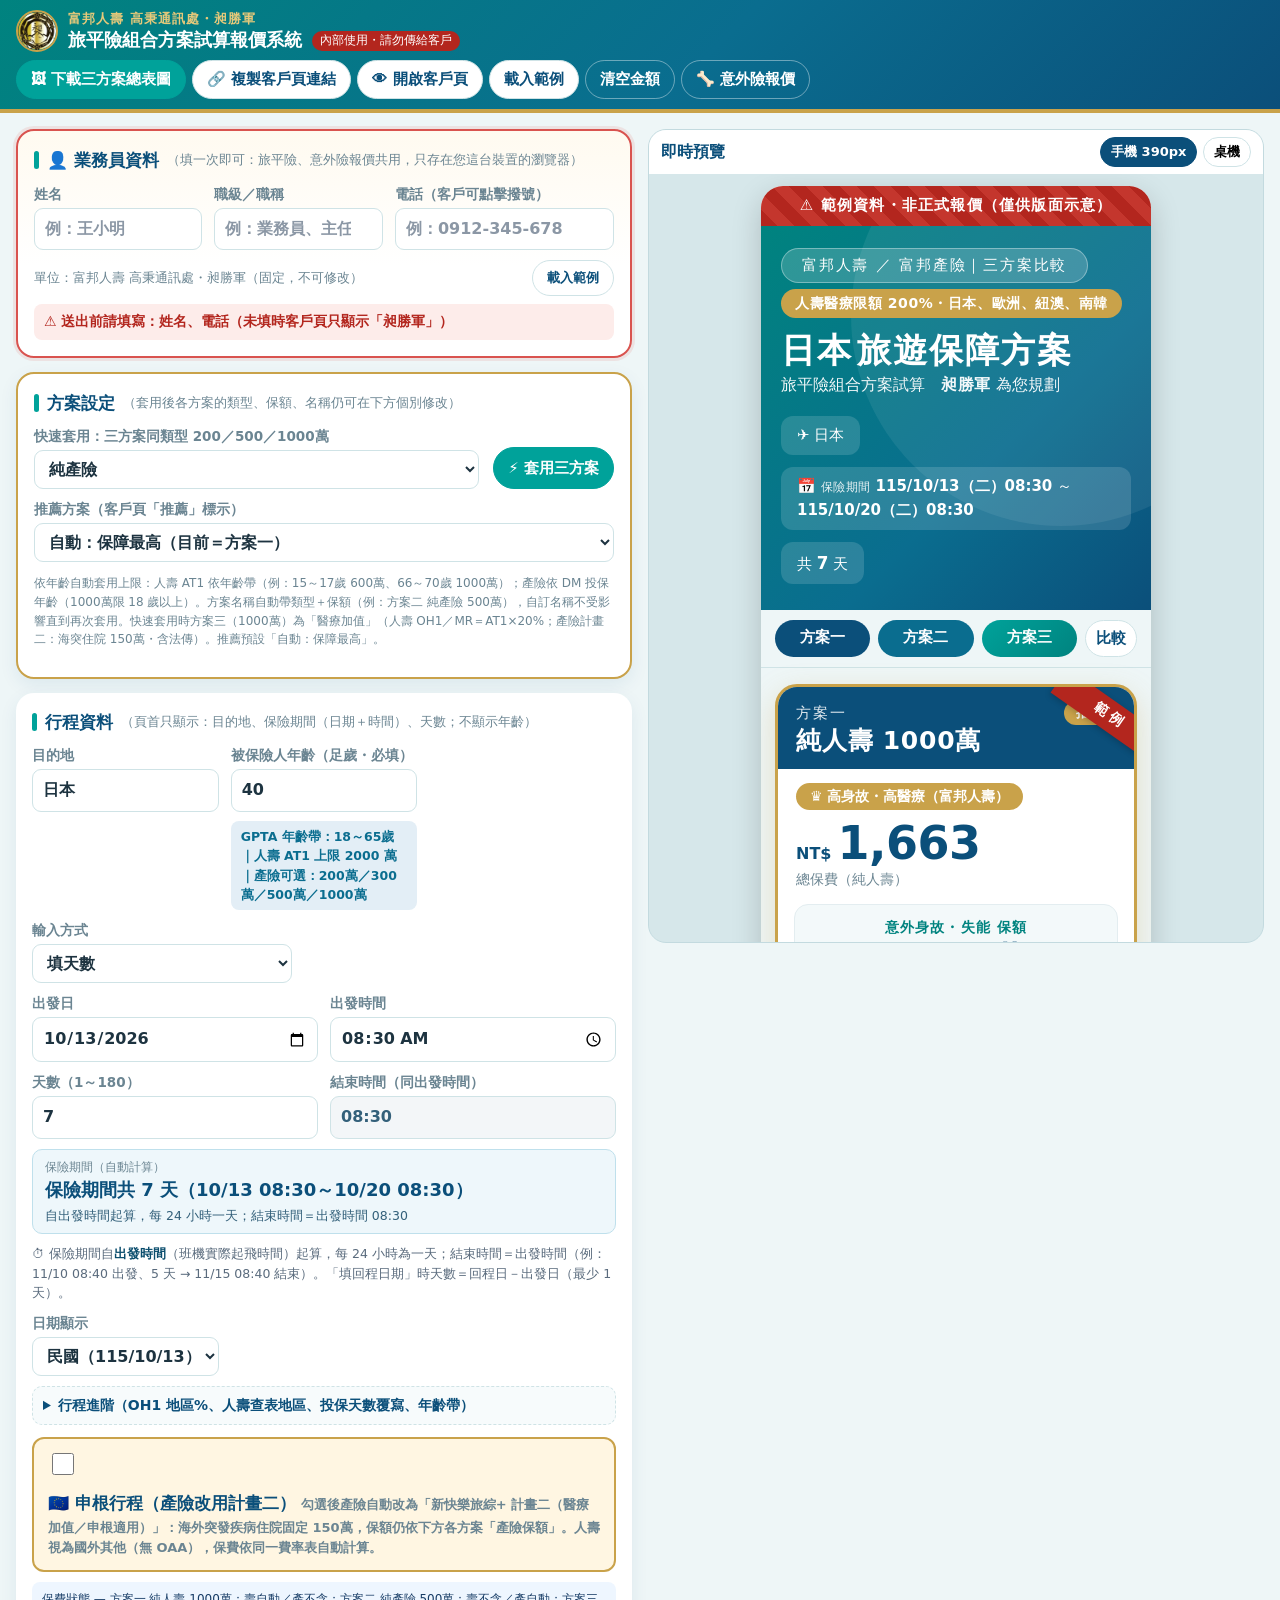
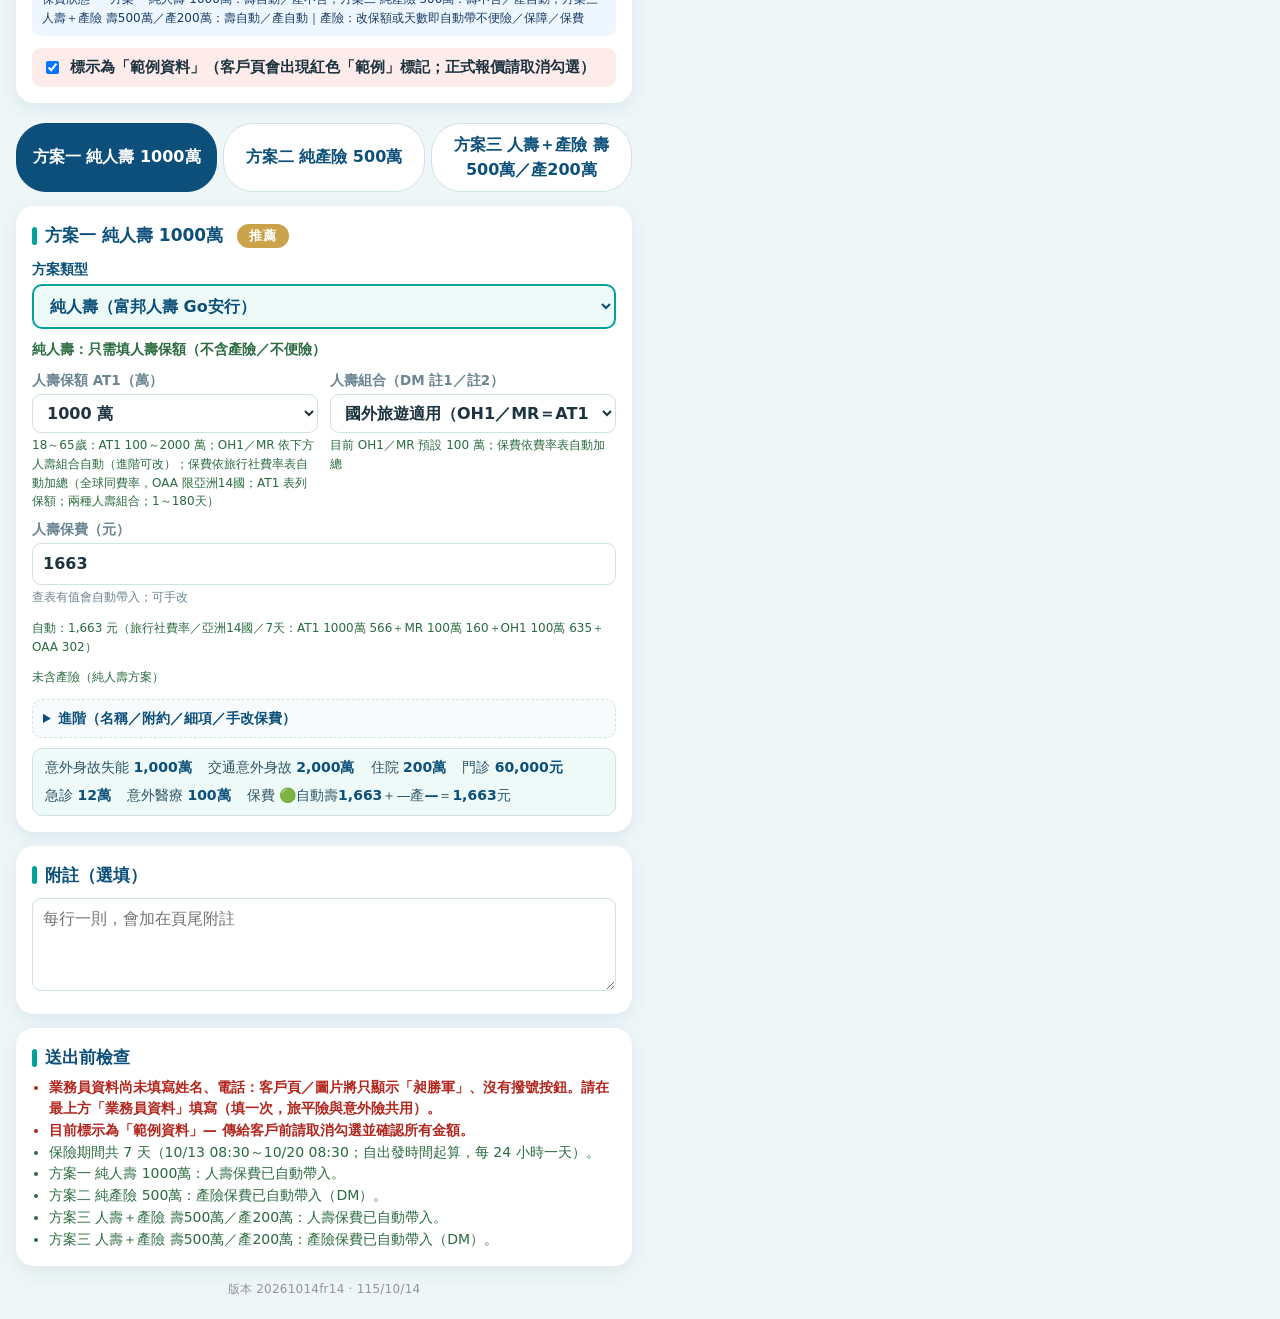
==== commit fc136c0a: "fr14: life premiums auto for all regions (OAA asia14 only)" ====
--- a/editor.html
+++ b/editor.html
@@ -2,7 +2,7 @@
 <html lang="zh-Hant-TW">
 <head>
 <meta charset="utf-8">
-<meta name="tq-build" content="20261012fr13">
+<meta name="tq-build" content="20261014fr14">
 <meta name="viewport" content="width=device-width, initial-scale=1">
 <meta name="theme-color" content="#0a6d8f">
 <meta name="robots" content="noindex, nofollow">
@@ -10,14 +10,14 @@
 <meta http-equiv="Pragma" content="no-cache">
 <meta http-equiv="Expires" content="0">
 <title>旅平險組合方案試算報價系統｜昶勝軍</title>
-<link rel="icon" type="image/png" href="img/favicon.png?v=20261012fr13">
-<link rel="apple-touch-icon" href="img/apple-touch-icon.png?v=20261012fr13">
-<link rel="stylesheet" href="css/style.css?v=20261012fr13">
-<link rel="stylesheet" href="css/editor.css?v=20261012fr13">
+<link rel="icon" type="image/png" href="img/favicon.png?v=20261014fr14">
+<link rel="apple-touch-icon" href="img/apple-touch-icon.png?v=20261014fr14">
+<link rel="stylesheet" href="css/style.css?v=20261014fr14">
+<link rel="stylesheet" href="css/editor.css?v=20261014fr14">
 </head>
 <body class="editor-body">
 <header class="ed-top">
-  <div class="ed-brand"><img class="ed-logo" src="img/logo.png?v=20261012fr13" alt="昶勝軍" width="42" height="42"><span class="ed-brand-text"><span class="ed-slogan">富邦人壽 高秉通訊處・昶勝軍</span><span class="ed-title"><b>旅平險組合方案試算報價系統</b><span class="ed-internal">內部使用・請勿傳給客戶</span></span></span></div>
+  <div class="ed-brand"><img class="ed-logo" src="img/logo.png?v=20261014fr14" alt="昶勝軍" width="42" height="42"><span class="ed-brand-text"><span class="ed-slogan">富邦人壽 高秉通訊處・昶勝軍</span><span class="ed-title"><b>旅平險組合方案試算報價系統</b><span class="ed-internal">內部使用・請勿傳給客戶</span></span></span></div>
   <div class="ed-actions">
     <button type="button" class="btn btn-gold" id="btnSummaryPng">🖼 下載三方案總表圖</button>
     <button type="button" class="btn" id="btnCopyLink" title="把客戶頁網址（報價資料全在網址內）複製下來貼到 LINE">🔗 複製客戶頁連結</button>
@@ -126,7 +126,7 @@
         <input type="checkbox" data-k="schengen">
         <span>
           <span class="st-title">🇪🇺 申根行程（產險改用計畫二）</span>
-          <span class="st-desc">勾選後產險自動改為「新快樂旅綜+ 計畫二（醫療加值／申根適用）」：海外突發疾病住院固定 <b>150萬</b>，保額仍依下方各方案「產險保額」。人壽視為國外其他（無 OAA），離線表無費率，需 GPTA 手填。</span>
+          <span class="st-desc">勾選後產險自動改為「新快樂旅綜+ 計畫二（醫療加值／申根適用）」：海外突發疾病住院固定 <b>150萬</b>，保額仍依下方各方案「產險保額」。人壽視為國外其他（無 OAA），保費依同一費率表自動計算。</span>
           <span class="hint auto" id="schengenAutoHint" hidden>已依目的地自動勾選申根</span>
         </span>
       </label>
@@ -143,7 +143,7 @@
     </section>
 
     <section class="ed-card checks" id="checks"></section>
-  <p class="build-ver" id="buildVersion">版本 20261012fr13 · 115/10/12</p>
+  <p class="build-ver" id="buildVersion">版本 20261014fr14 · 115/10/14</p>
   </form>
 
   <aside class="ed-preview">
@@ -158,15 +158,15 @@
   </aside>
 </div>
 
-<script src="js/vendor/pako.min.js?v=20261012fr13"></script>
-<script src="js/vendor/html2canvas.min.js?v=20261012fr13"></script>
-<script src="js/agent-profile.js?v=20261012fr13"></script>
-<script src="js/common.js?v=20261012fr13"></script>
-<script src="js/sample-data.js?v=20261012fr13"></script>
-<script src="js/presets.js?v=20261012fr13"></script>
-<script src="js/life-component-rates.js?v=20261012fr13"></script>
-<script src="js/life-rates.js?v=20261012fr13"></script>
-<script src="js/summary-export.js?v=20261012fr13"></script>
-<script src="js/editor.js?v=20261012fr13"></script>
+<script src="js/vendor/pako.min.js?v=20261014fr14"></script>
+<script src="js/vendor/html2canvas.min.js?v=20261014fr14"></script>
+<script src="js/agent-profile.js?v=20261014fr14"></script>
+<script src="js/common.js?v=20261014fr14"></script>
+<script src="js/sample-data.js?v=20261014fr14"></script>
+<script src="js/presets.js?v=20261014fr14"></script>
+<script src="js/life-component-rates.js?v=20261014fr14"></script>
+<script src="js/life-rates.js?v=20261014fr14"></script>
+<script src="js/summary-export.js?v=20261014fr14"></script>
+<script src="js/editor.js?v=20261014fr14"></script>
 <!--CFWA--><script defer src="https://static.cloudflareinsights.com/beacon.min.js" data-cf-beacon='{"token": "1f1171fedb8a47c1b04731b056bc8142"}'></script><!--/CFWA--></body>
 </html>
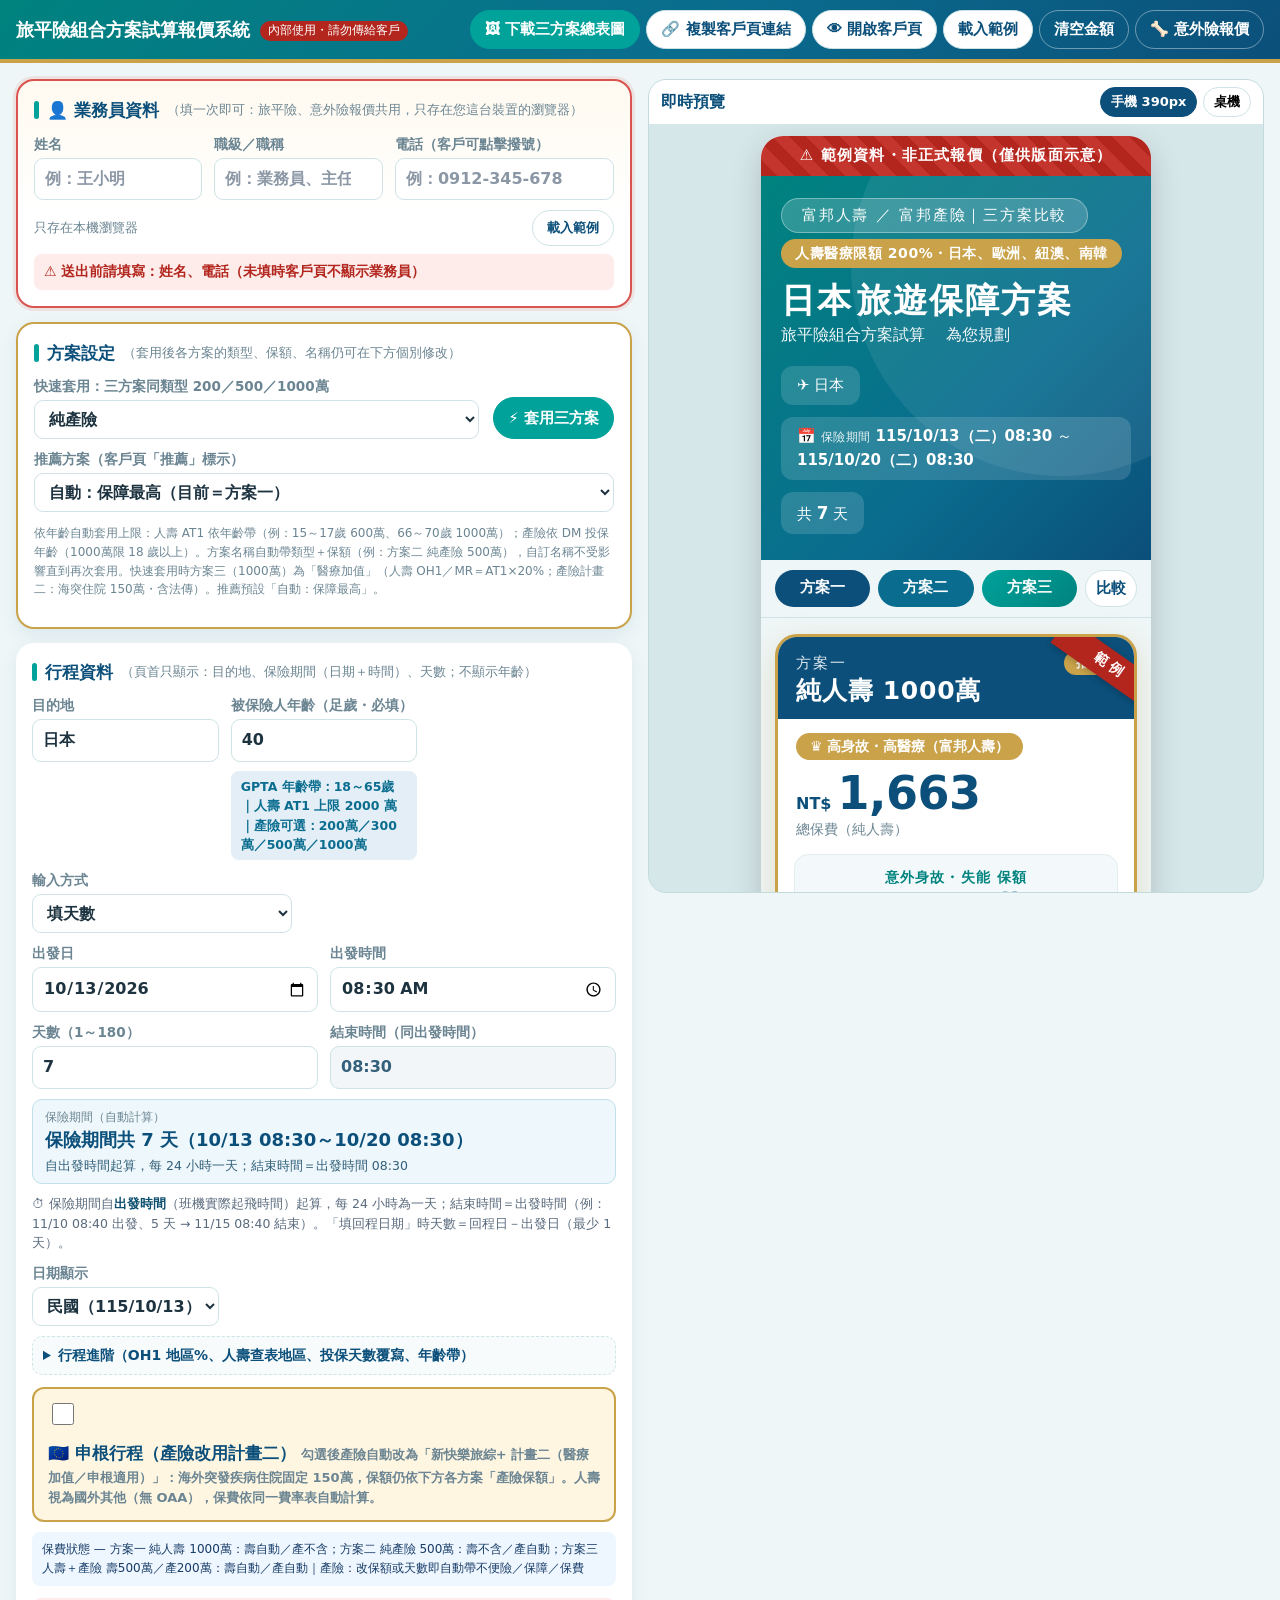
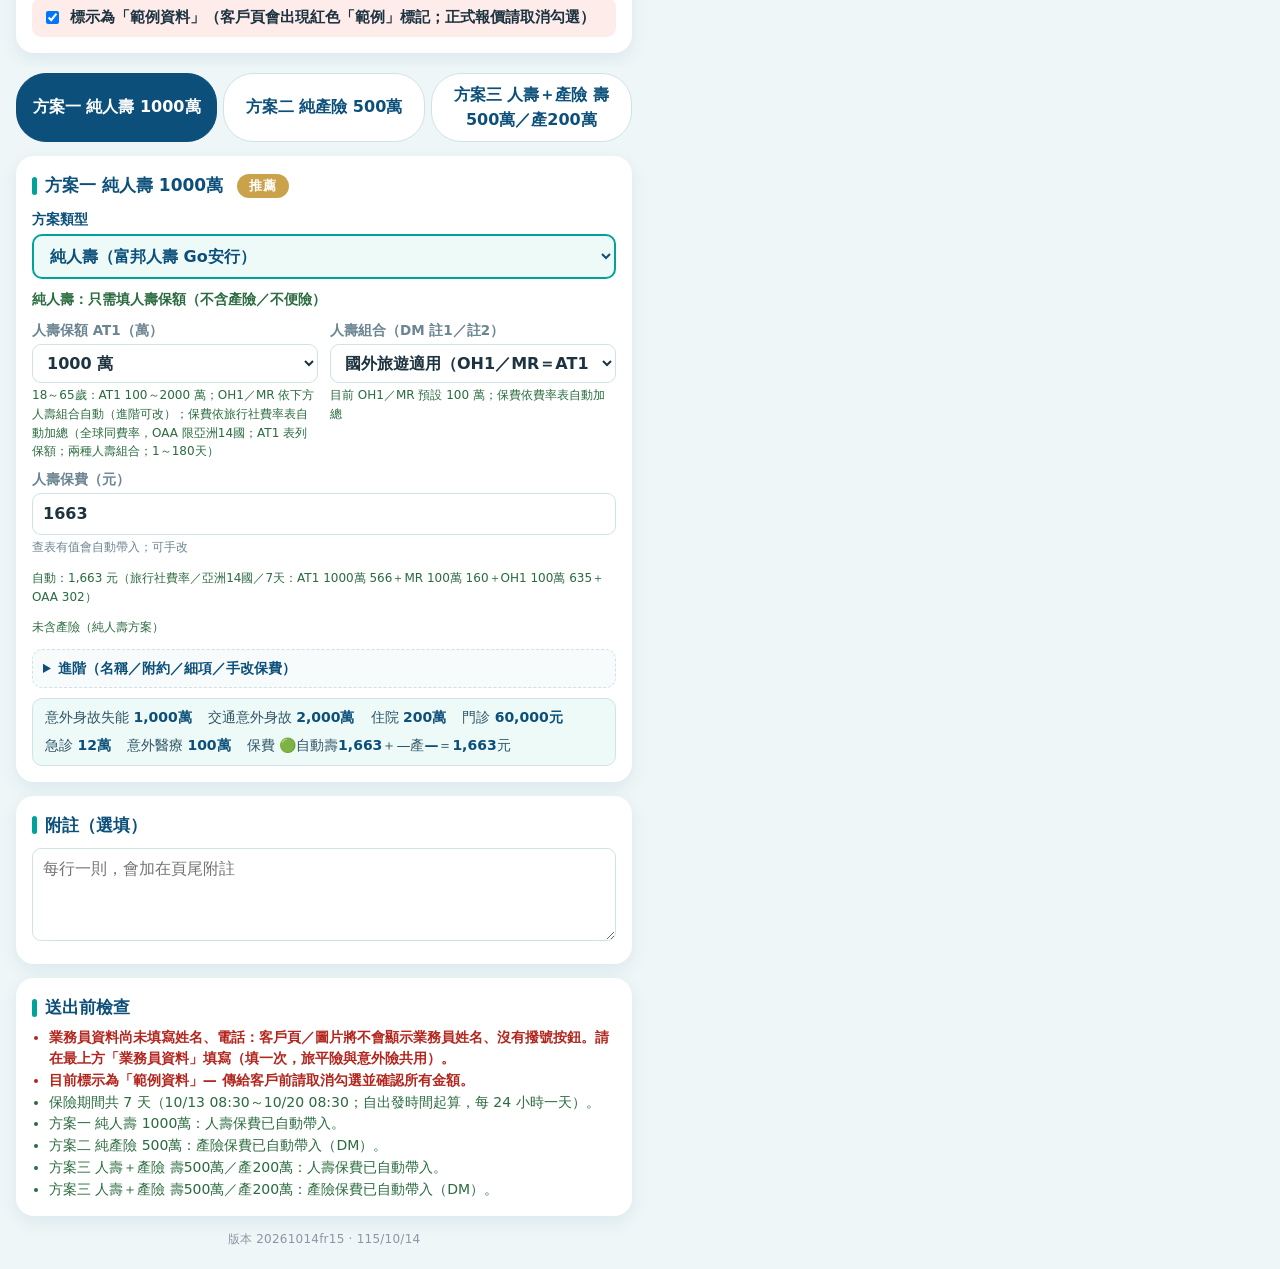
==== commit b09bb037: "fr15: remove unit logo and office info" ====
--- a/editor.html
+++ b/editor.html
@@ -2,29 +2,29 @@
 <html lang="zh-Hant-TW">
 <head>
 <meta charset="utf-8">
-<meta name="tq-build" content="20261014fr14">
+<meta name="tq-build" content="20261014fr15">
 <meta name="viewport" content="width=device-width, initial-scale=1">
 <meta name="theme-color" content="#0a6d8f">
 <meta name="robots" content="noindex, nofollow">
 <meta http-equiv="Cache-Control" content="no-cache, no-store, must-revalidate">
 <meta http-equiv="Pragma" content="no-cache">
 <meta http-equiv="Expires" content="0">
-<title>旅平險組合方案試算報價系統｜昶勝軍</title>
-<link rel="icon" type="image/png" href="img/favicon.png?v=20261014fr14">
-<link rel="apple-touch-icon" href="img/apple-touch-icon.png?v=20261014fr14">
-<link rel="stylesheet" href="css/style.css?v=20261014fr14">
-<link rel="stylesheet" href="css/editor.css?v=20261014fr14">
+<title>旅平險組合方案試算報價系統</title>
+<link rel="icon" type="image/png" href="img/favicon.png?v=20261014fr15">
+<link rel="apple-touch-icon" href="img/apple-touch-icon.png?v=20261014fr15">
+<link rel="stylesheet" href="css/style.css?v=20261014fr15">
+<link rel="stylesheet" href="css/editor.css?v=20261014fr15">
 </head>
 <body class="editor-body">
 <header class="ed-top">
-  <div class="ed-brand"><img class="ed-logo" src="img/logo.png?v=20261014fr14" alt="昶勝軍" width="42" height="42"><span class="ed-brand-text"><span class="ed-slogan">富邦人壽 高秉通訊處・昶勝軍</span><span class="ed-title"><b>旅平險組合方案試算報價系統</b><span class="ed-internal">內部使用・請勿傳給客戶</span></span></span></div>
+  <div class="ed-brand"><span class="ed-brand-text"><span class="ed-title"><b>旅平險組合方案試算報價系統</b><span class="ed-internal">內部使用・請勿傳給客戶</span></span></span></div>
   <div class="ed-actions">
     <button type="button" class="btn btn-gold" id="btnSummaryPng">🖼 下載三方案總表圖</button>
     <button type="button" class="btn" id="btnCopyLink" title="把客戶頁網址（報價資料全在網址內）複製下來貼到 LINE">🔗 複製客戶頁連結</button>
     <button type="button" class="btn" id="btnOpenClient">👁 開啟客戶頁</button>
     <button type="button" class="btn" id="btnSample">載入範例</button>
     <button type="button" class="btn btn-ghost" id="btnClear">清空金額</button>
-    <a class="btn btn-ghost" id="lnkAccident" href="https://jarvis-yt.github.io/accident-quote/" title="意外險保障試算報價系統（昶勝軍版）">🦴 意外險報價</a>
+    <a class="btn btn-ghost" id="lnkAccident" href="https://jarvis-yt.github.io/accident-quote/" title="意外險保障試算報價系統">🦴 意外險報價</a>
   </div>
 </header>
 
@@ -39,7 +39,7 @@
         <label>電話（客戶可點擊撥號）<input type="tel" id="agentPhone" maxlength="24" placeholder="例：0912-345-678" autocomplete="off"></label>
       </div>
       <datalist id="agentTitleList"></datalist>
-      <div class="agent-foot"><span class="agent-unit">單位：富邦人壽 高秉通訊處・昶勝軍（固定，不可修改）</span><button type="button" class="btn btn-sm" id="agentSample">載入範例</button></div>
+      <div class="agent-foot"><span class="agent-unit">只存在本機瀏覽器</span><button type="button" class="btn btn-sm" id="agentSample">載入範例</button></div>
       <p class="agent-status" id="agentStatus" role="status"></p>
     </section>
     <section class="ed-card quick-card" id="quickCard">
@@ -143,7 +143,7 @@
     </section>
 
     <section class="ed-card checks" id="checks"></section>
-  <p class="build-ver" id="buildVersion">版本 20261014fr14 · 115/10/14</p>
+  <p class="build-ver" id="buildVersion">版本 20261014fr15 · 115/10/14</p>
   </form>
 
   <aside class="ed-preview">
@@ -158,15 +158,15 @@
   </aside>
 </div>
 
-<script src="js/vendor/pako.min.js?v=20261014fr14"></script>
-<script src="js/vendor/html2canvas.min.js?v=20261014fr14"></script>
-<script src="js/agent-profile.js?v=20261014fr14"></script>
-<script src="js/common.js?v=20261014fr14"></script>
-<script src="js/sample-data.js?v=20261014fr14"></script>
-<script src="js/presets.js?v=20261014fr14"></script>
-<script src="js/life-component-rates.js?v=20261014fr14"></script>
-<script src="js/life-rates.js?v=20261014fr14"></script>
-<script src="js/summary-export.js?v=20261014fr14"></script>
-<script src="js/editor.js?v=20261014fr14"></script>
+<script src="js/vendor/pako.min.js?v=20261014fr15"></script>
+<script src="js/vendor/html2canvas.min.js?v=20261014fr15"></script>
+<script src="js/agent-profile.js?v=20261014fr15"></script>
+<script src="js/common.js?v=20261014fr15"></script>
+<script src="js/sample-data.js?v=20261014fr15"></script>
+<script src="js/presets.js?v=20261014fr15"></script>
+<script src="js/life-component-rates.js?v=20261014fr15"></script>
+<script src="js/life-rates.js?v=20261014fr15"></script>
+<script src="js/summary-export.js?v=20261014fr15"></script>
+<script src="js/editor.js?v=20261014fr15"></script>
 <!--CFWA--><script defer src="https://static.cloudflareinsights.com/beacon.min.js" data-cf-beacon='{"token": "1f1171fedb8a47c1b04731b056bc8142"}'></script><!--/CFWA--></body>
 </html>
--- a/css/style.css
+++ b/css/style.css
@@ -1,4 +1,4 @@
-/* 旅平險 三方案報價 — 115/10/06 美編：同昶勝軍 DM（青綠→深藍漸層、白色圓角卡、金色推薦框） */
+/* 旅平險 三方案報價 — 115/10/06 美編：同 DM（青綠→深藍漸層、白色圓角卡、金色推薦框） */
 :root {
   --navy: #0b4f7a;        /* DM 深藍（方案一、標題字） */
   --navy-2: #0a6d8f;      /* DM 湖藍（方案二） */
--- a/css/editor.css
+++ b/css/editor.css
@@ -159,7 +159,7 @@
   .ed-title .ed-internal { margin: 3px 0 0; }
 }
 
-/* ===== 昶勝軍版 ===== */
+/* ===== 版面 ===== */
 .ed-logo { width: 42px; height: 42px; border-radius: 50%; }
 .plan-kind { display: flex; flex-wrap: wrap; gap: 8px; margin: 4px 0 10px; }
 .kind-chk {
